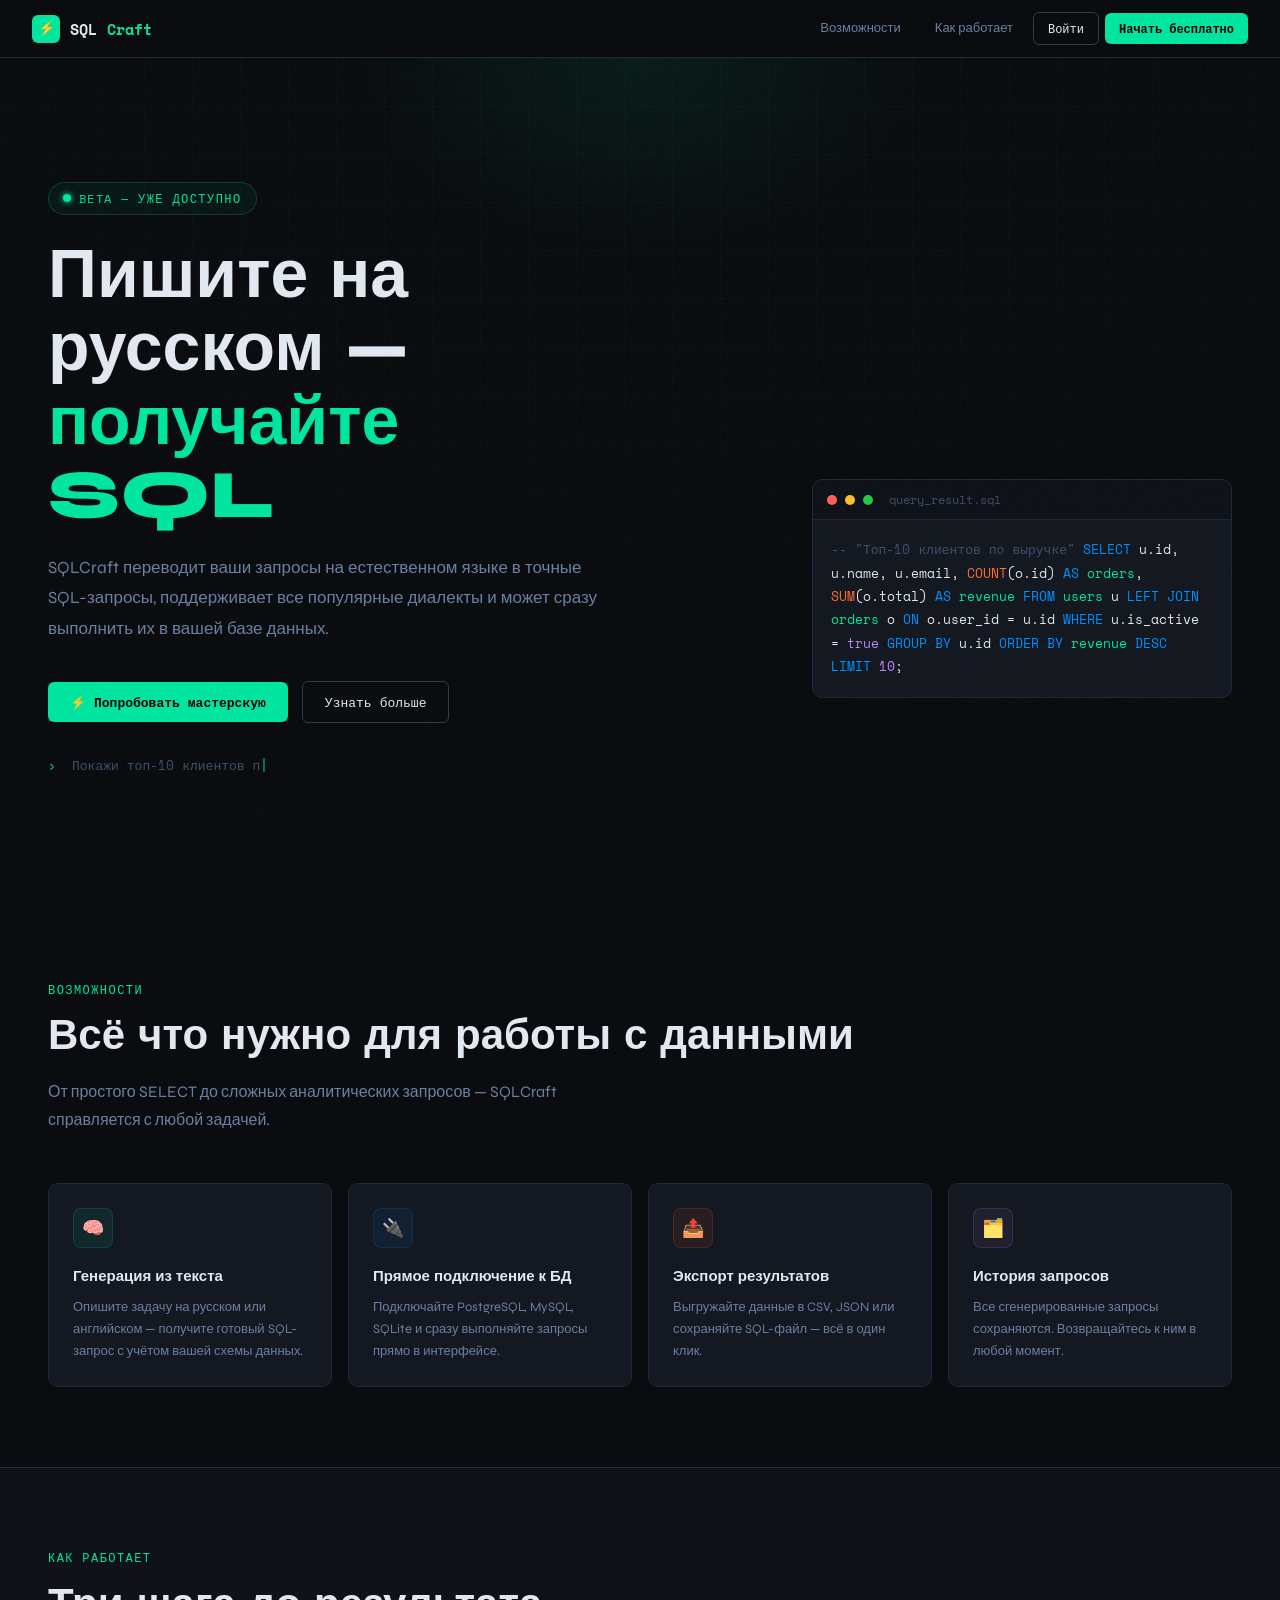
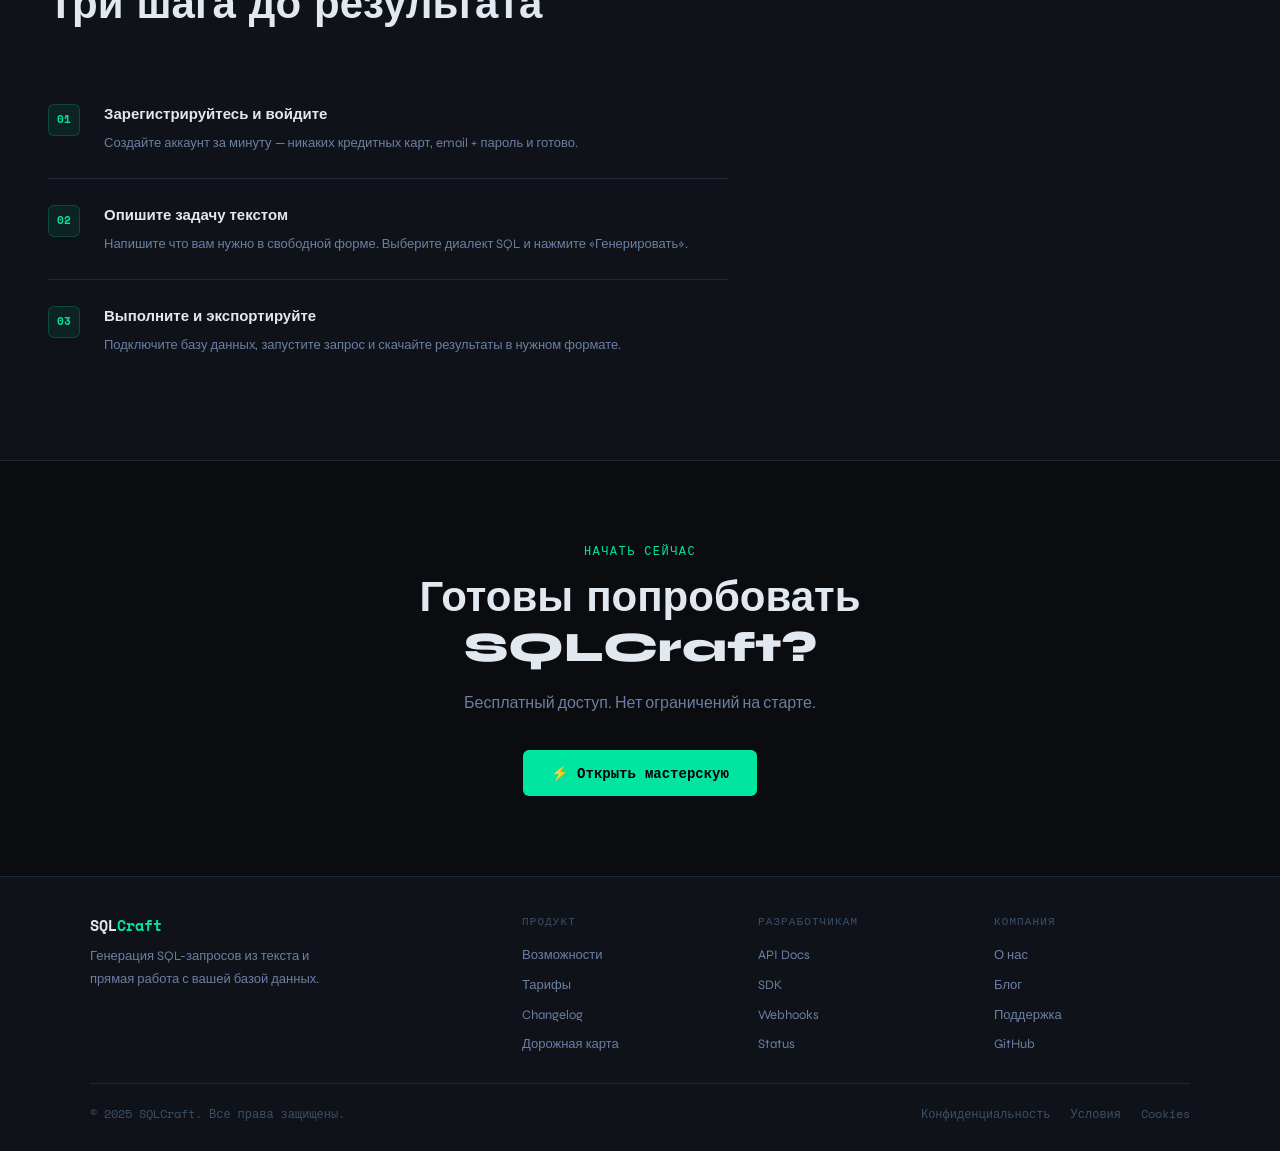
==== frontend/index.html @ 438592cf "feat: add base frontend" ====
<!DOCTYPE html>
<html lang="ru">
<head>
  <meta charset="UTF-8" />
  <meta name="viewport" content="width=device-width, initial-scale=1.0" />
  <title>SQLCraft — SQL из текста</title>
  <link rel="stylesheet" href="css/style.css" />
</head>
<body id="index-page">

<!-- ── NAVBAR ─────────────────────────────────────────── -->
<nav class="navbar">
  <a class="navbar-logo" href="index.html">
    <div class="navbar-logo-icon">⚡</div>
    SQL<span>Craft</span>
  </a>
  <div class="navbar-links">
    <a class="navbar-link" href="#features">Возможности</a>
    <a class="navbar-link" href="#how-it-works">Как работает</a>
    <a class="btn btn-secondary btn-sm" href="auth.html">Войти</a>
    <a class="btn btn-primary btn-sm" href="auth.html">Начать бесплатно</a>
  </div>
</nav>

<main class="page-content">

  <!-- ── HERO ──────────────────────────────────────────── -->
  <section class="hero">
    <div class="hero-grid"></div>
    <div class="hero-glow"></div>

    <div class="hero-content">
      <div class="hero-eyebrow fade-up">
        <span class="status-dot online"></span>
        Beta — уже доступно
      </div>
      <h1 class="hero-title fade-up fade-up-1">
        Пишите на русском —<br>
        <span class="line2">получайте SQL</span>
      </h1>
      <p class="hero-desc fade-up fade-up-2">
        SQLCraft переводит ваши запросы на естественном языке в точные SQL-запросы,
        поддерживает все популярные диалекты и может сразу выполнить их
        в вашей базе данных.
      </p>
      <div class="hero-actions fade-up fade-up-3">
        <a class="btn btn-primary" href="auth.html" data-goto="auth.html">
          ⚡ Попробовать мастерскую
        </a>
        <a class="btn btn-secondary" href="#how-it-works">
          Узнать больше
        </a>
      </div>

      <!-- typing hint -->
      <div style="margin-top: 32px; font-family: var(--font-mono); font-size: 13px; color: var(--text-dim);" class="fade-up fade-up-4">
        <span style="color: var(--accent)">›</span>&nbsp;
        <span id="hero-typing"></span><span class="cursor" id="hero-cursor">|</span>
      </div>
    </div>

    <!-- SQL preview card -->
    <div class="hero-sql-preview fade-up fade-up-5" style="display:none;"><!-- shown on wide screens via css --></div>
  </section>

  <!-- Floating SQL card for wider screens -->
  <style>
    @media (min-width: 1100px) {
      .hero-content { max-width: 560px; }
      .hero-sql-preview { display: block !important; }
    }
  </style>
  <!-- This card is rendered absolutely inside .hero -->
  <script>
    document.addEventListener('DOMContentLoaded', () => {
      const preview = document.querySelector('.hero-sql-preview');
      if (!preview) return;
      preview.innerHTML = `
        <div class="sql-preview-bar">
          <span class="dot-red"></span>
          <span class="dot-yellow"></span>
          <span class="dot-green"></span>
          <span class="sql-preview-filename">query_result.sql</span>
        </div>
        <div class="sql-preview-body">
<span class="sql-cmt">-- "Топ-10 клиентов по выручке"</span>
<span class="sql-kw">SELECT</span>
  u.id, u.name, u.email,
  <span class="sql-fn">COUNT</span>(o.id)  <span class="sql-kw">AS</span> <span class="sql-tbl">orders</span>,
  <span class="sql-fn">SUM</span>(o.total) <span class="sql-kw">AS</span> <span class="sql-tbl">revenue</span>
<span class="sql-kw">FROM</span> <span class="sql-tbl">users</span> u
<span class="sql-kw">LEFT JOIN</span> <span class="sql-tbl">orders</span> o
  <span class="sql-kw">ON</span> o.user_id = u.id
<span class="sql-kw">WHERE</span> u.is_active = <span class="sql-num">true</span>
<span class="sql-kw">GROUP BY</span> u.id
<span class="sql-kw">ORDER BY</span> <span class="sql-tbl">revenue</span> <span class="sql-kw">DESC</span>
<span class="sql-kw">LIMIT</span> <span class="sql-num">10</span>;</div>`;
    });
  </script>

  <!-- ── FEATURES ───────────────────────────────────────── -->
  <section class="section" id="features">
    <div class="section-label">Возможности</div>
    <h2 class="section-title">Всё что нужно для работы с данными</h2>
    <p class="section-desc">От простого SELECT до сложных аналитических запросов — SQLCraft справляется с любой задачей.</p>

    <div class="features-grid">
      <div class="feature-card">
        <div class="feature-icon">🧠</div>
        <div class="feature-title">Генерация из текста</div>
        <div class="feature-desc">Опишите задачу на русском или английском — получите готовый SQL-запрос с учётом вашей схемы данных.</div>
      </div>
      <div class="feature-card">
        <div class="feature-icon">🔌</div>
        <div class="feature-title">Прямое подключение к БД</div>
        <div class="feature-desc">Подключайте PostgreSQL, MySQL, SQLite и сразу выполняйте запросы прямо в интерфейсе.</div>
      </div>
      <div class="feature-card">
        <div class="feature-icon">📤</div>
        <div class="feature-title">Экспорт результатов</div>
        <div class="feature-desc">Выгружайте данные в CSV, JSON или сохраняйте SQL-файл — всё в один клик.</div>
      </div>
      <div class="feature-card">
        <div class="feature-icon">🗂️</div>
        <div class="feature-title">История запросов</div>
        <div class="feature-desc">Все сгенерированные запросы сохраняются. Возвращайтесь к ним в любой момент.</div>
      </div>
    </div>
  </section>

  <!-- ── HOW IT WORKS ───────────────────────────────────── -->
  <section class="section" id="how-it-works" style="background: var(--bg-panel); border-top: 1px solid var(--border); border-bottom: 1px solid var(--border);">
    <div class="section-label">Как работает</div>
    <h2 class="section-title">Три шага до результата</h2>

    <div class="steps">
      <div class="step">
        <div class="step-num">01</div>
        <div>
          <div class="step-title">Зарегистрируйтесь и войдите</div>
          <div class="step-desc">Создайте аккаунт за минуту — никаких кредитных карт, email + пароль и готово.</div>
        </div>
      </div>
      <div class="step">
        <div class="step-num">02</div>
        <div>
          <div class="step-title">Опишите задачу текстом</div>
          <div class="step-desc">Напишите что вам нужно в свободной форме. Выберите диалект SQL и нажмите «Генерировать».</div>
        </div>
      </div>
      <div class="step">
        <div class="step-num">03</div>
        <div>
          <div class="step-title">Выполните и экспортируйте</div>
          <div class="step-desc">Подключите базу данных, запустите запрос и скачайте результаты в нужном формате.</div>
        </div>
      </div>
    </div>
  </section>

  <!-- ── CTA ───────────────────────────────────────────── -->
  <section class="section" style="text-align: center;">
    <div class="section-label" style="justify-content: center; display: flex;">Начать сейчас</div>
    <h2 class="section-title" style="max-width: 500px; margin: 0 auto 16px;">Готовы попробовать SQLCraft?</h2>
    <p class="section-desc" style="margin: 0 auto 32px; text-align: center;">Бесплатный доступ. Нет ограничений на старте.</p>
    <a class="btn btn-primary" href="auth.html" style="font-size: 14px; padding: 12px 28px;">⚡ Открыть мастерскую</a>
  </section>

</main>

<!-- ── FOOTER ─────────────────────────────────────────── -->
<footer class="footer">
  <div class="footer-inner">
    <div>
      <div class="footer-brand-name">SQL<span>Craft</span></div>
      <p class="footer-brand-desc">Генерация SQL-запросов из текста и прямая работа с вашей базой данных.</p>
    </div>
    <div>
      <div class="footer-col-title">Продукт</div>
      <div class="footer-col-links">
        <a href="#">Возможности</a>
        <a href="#">Тарифы</a>
        <a href="#">Changelog</a>
        <a href="#">Дорожная карта</a>
      </div>
    </div>
    <div>
      <div class="footer-col-title">Разработчикам</div>
      <div class="footer-col-links">
        <a href="#">API Docs</a>
        <a href="#">SDK</a>
        <a href="#">Webhooks</a>
        <a href="#">Status</a>
      </div>
    </div>
    <div>
      <div class="footer-col-title">Компания</div>
      <div class="footer-col-links">
        <a href="#">О нас</a>
        <a href="#">Блог</a>
        <a href="#">Поддержка</a>
        <a href="#">GitHub</a>
      </div>
    </div>
  </div>
  <div class="footer-bottom">
    <span>© 2025 SQLCraft. Все права защищены.</span>
    <div class="footer-bottom-links">
      <a href="#">Конфиденциальность</a>
      <a href="#">Условия</a>
      <a href="#">Cookies</a>
    </div>
  </div>
</footer>

<div id="toast-container"></div>
<script src="js/main.js"></script>
</body>
</html>
---- frontend/css/style.css ----
@import url('https://fonts.googleapis.com/css2?family=Space+Mono:ital,wght@0,400;0,700;1,400&family=Syne:wght@400;600;700;800&display=swap');

/* ── VARIABLES ─────────────────────────────────────────────── */
:root {
  --bg:        #0a0c0f;
  --bg-panel:  #0f1218;
  --bg-card:   #141820;
  --bg-hover:  #1a2030;
  --border:    #1e2a3a;
  --border-hi: #2a3d55;
  --accent:    #00e5a0;
  --accent-2:  #0091ff;
  --accent-3:  #ff6b35;
  --text:      #e2e8f0;
  --text-muted:#6b7fa3;
  --text-dim:  #3d4f6a;
  --font-mono: 'Space Mono', monospace;
  --font-ui:   'Syne', sans-serif;
  --radius:    6px;
  --transition: 0.18s cubic-bezier(0.4, 0, 0.2, 1);
}

/* ── RESET ──────────────────────────────────────────────────── */
*, *::before, *::after { box-sizing: border-box; margin: 0; padding: 0; }
html { scroll-behavior: smooth; }
body {
  font-family: var(--font-ui);
  background: var(--bg);
  color: var(--text);
  line-height: 1.6;
  min-height: 100vh;
  display: flex;
  flex-direction: column;
  overflow-x: hidden;
}
a { color: inherit; text-decoration: none; }
img { max-width: 100%; }

/* ── NOISE OVERLAY ──────────────────────────────────────────── */
body::before {
  content: '';
  position: fixed; inset: 0;
  background-image: url("data:image/svg+xml,%3Csvg viewBox='0 0 256 256' xmlns='http://www.w3.org/2000/svg'%3E%3Cfilter id='n'%3E%3CfeTurbulence type='fractalNoise' baseFrequency='0.9' numOctaves='4' stitchTiles='stitch'/%3E%3C/filter%3E%3Crect width='100%25' height='100%25' filter='url(%23n)' opacity='0.03'/%3E%3C/svg%3E");
  pointer-events: none; z-index: 1000; opacity: 0.4;
}

/* ── SCROLLBAR ──────────────────────────────────────────────── */
::-webkit-scrollbar { width: 6px; }
::-webkit-scrollbar-track { background: var(--bg); }
::-webkit-scrollbar-thumb { background: var(--border-hi); border-radius: 3px; }
::-webkit-scrollbar-thumb:hover { background: var(--accent); }

/* ── TYPOGRAPHY ─────────────────────────────────────────────── */
h1, h2, h3, h4 { font-family: var(--font-ui); font-weight: 700; line-height: 1.2; }
.mono { font-family: var(--font-mono); }
.muted { color: var(--text-muted); }
.accent { color: var(--accent); }

/* ── BUTTONS ────────────────────────────────────────────────── */
.btn {
  display: inline-flex; align-items: center; gap: 8px;
  padding: 10px 22px;
  border-radius: var(--radius);
  font-family: var(--font-mono); font-size: 13px;
  cursor: pointer; border: none; transition: var(--transition);
  position: relative; overflow: hidden;
}
.btn::after {
  content: ''; position: absolute; inset: 0;
  background: white; opacity: 0; transition: opacity 0.15s;
}
.btn:hover::after { opacity: 0.05; }
.btn-primary {
  background: var(--accent); color: #000; font-weight: 700;
}
.btn-primary:hover { transform: translateY(-1px); box-shadow: 0 8px 24px rgba(0,229,160,0.25); }
.btn-secondary {
  background: transparent; color: var(--text);
  border: 1px solid var(--border-hi);
}
.btn-secondary:hover { border-color: var(--accent); color: var(--accent); }
.btn-ghost {
  background: transparent; color: var(--text-muted); padding: 8px 12px;
}
.btn-ghost:hover { color: var(--text); }
.btn-danger {
  background: transparent; color: #ff6b6b;
  border: 1px solid rgba(255,107,107,0.3);
}
.btn-danger:hover { background: rgba(255,107,107,0.1); border-color: #ff6b6b; }
.btn-sm { padding: 6px 14px; font-size: 12px; }
.btn-icon { padding: 8px; border-radius: var(--radius); background: var(--bg-card); border: 1px solid var(--border); color: var(--text-muted); cursor: pointer; transition: var(--transition); display: inline-flex; align-items: center; justify-content: center; }
.btn-icon:hover { border-color: var(--accent); color: var(--accent); }

/* ── INPUTS ─────────────────────────────────────────────────── */
.input, .textarea, .select {
  width: 100%;
  background: var(--bg-card);
  border: 1px solid var(--border);
  color: var(--text);
  border-radius: var(--radius);
  font-family: var(--font-mono); font-size: 13px;
  padding: 10px 14px;
  transition: var(--transition);
  outline: none;
}
.input:focus, .textarea:focus, .select:focus {
  border-color: var(--accent);
  box-shadow: 0 0 0 3px rgba(0,229,160,0.08);
}
.textarea { resize: vertical; min-height: 100px; line-height: 1.6; }
.select { cursor: pointer; appearance: none;
  background-image: url("data:image/svg+xml,%3Csvg xmlns='http://www.w3.org/2000/svg' width='12' height='12' viewBox='0 0 24 24' fill='none' stroke='%236b7fa3' stroke-width='2'%3E%3Cpath d='M6 9l6 6 6-6'/%3E%3C/svg%3E");
  background-repeat: no-repeat; background-position: right 12px center;
  padding-right: 36px;
}
.input-group { display: flex; flex-direction: column; gap: 6px; }
.input-label { font-size: 12px; font-family: var(--font-mono); color: var(--text-muted); text-transform: uppercase; letter-spacing: 0.08em; }
.input-hint { font-size: 11px; color: var(--text-dim); font-family: var(--font-mono); }

/* ── CARDS ──────────────────────────────────────────────────── */
.card {
  background: var(--bg-card);
  border: 1px solid var(--border);
  border-radius: 8px;
  padding: 20px;
}
.card-header { display: flex; align-items: center; justify-content: space-between; margin-bottom: 16px; }
.card-title { font-size: 13px; font-family: var(--font-mono); color: var(--text-muted); text-transform: uppercase; letter-spacing: 0.1em; display: flex; align-items: center; gap: 8px; }
.card-title .dot { width: 6px; height: 6px; border-radius: 50%; background: var(--accent); display: inline-block; }

/* ── BADGE ──────────────────────────────────────────────────── */
.badge {
  display: inline-flex; align-items: center; gap: 5px;
  padding: 3px 10px; border-radius: 20px;
  font-size: 11px; font-family: var(--font-mono); font-weight: 700;
  letter-spacing: 0.05em;
}
.badge-green { background: rgba(0,229,160,0.1); color: var(--accent); border: 1px solid rgba(0,229,160,0.2); }
.badge-blue  { background: rgba(0,145,255,0.1); color: var(--accent-2); border: 1px solid rgba(0,145,255,0.2); }
.badge-orange{ background: rgba(255,107,53,0.1); color: var(--accent-3); border: 1px solid rgba(255,107,53,0.2); }

/* ── NAVBAR ─────────────────────────────────────────────────── */
.navbar {
  position: sticky; top: 0; z-index: 100;
  display: flex; align-items: center; justify-content: space-between;
  padding: 0 32px; height: 58px;
  background: rgba(10,12,15,0.92);
  border-bottom: 1px solid var(--border);
  backdrop-filter: blur(12px);
}
.navbar-logo {
  display: flex; align-items: center; gap: 10px;
  font-family: var(--font-mono); font-size: 15px; font-weight: 700;
  color: var(--text);
}
.navbar-logo-icon {
  width: 28px; height: 28px; border-radius: 6px;
  background: var(--accent); display: flex; align-items: center; justify-content: center;
  color: #000; font-size: 14px;
}
.navbar-logo span { color: var(--accent); }
.navbar-links { display: flex; align-items: center; gap: 6px; }
.navbar-link {
  padding: 6px 14px; border-radius: var(--radius);
  font-size: 13px; color: var(--text-muted);
  transition: var(--transition); cursor: pointer;
}
.navbar-link:hover { color: var(--text); background: var(--bg-hover); }
.navbar-link.active { color: var(--accent); }

/* ── FOOTER ─────────────────────────────────────────────────── */
.footer {
  margin-top: auto;
  border-top: 1px solid var(--border);
  padding: 36px 48px 28px;
  background: var(--bg-panel);
}
.footer-inner {
  max-width: 1100px; margin: 0 auto;
  display: grid; grid-template-columns: 2fr 1fr 1fr 1fr; gap: 40px;
}
.footer-brand-name { font-family: var(--font-mono); font-size: 15px; font-weight: 700; margin-bottom: 8px; }
.footer-brand-name span { color: var(--accent); }
.footer-brand-desc { font-size: 13px; color: var(--text-muted); line-height: 1.7; max-width: 260px; }
.footer-col-title { font-size: 11px; font-family: var(--font-mono); text-transform: uppercase; letter-spacing: 0.1em; color: var(--text-dim); margin-bottom: 14px; }
.footer-col-links { display: flex; flex-direction: column; gap: 9px; }
.footer-col-links a { font-size: 13px; color: var(--text-muted); transition: var(--transition); }
.footer-col-links a:hover { color: var(--accent); }
.footer-bottom {
  max-width: 1100px; margin: 28px auto 0;
  padding-top: 20px; border-top: 1px solid var(--border);
  display: flex; align-items: center; justify-content: space-between;
  font-size: 12px; color: var(--text-dim); font-family: var(--font-mono);
}
.footer-bottom-links { display: flex; gap: 20px; }
.footer-bottom-links a { color: var(--text-dim); transition: var(--transition); }
.footer-bottom-links a:hover { color: var(--text-muted); }

/* ── TOGGLE ─────────────────────────────────────────────────── */
.toggle-row { display: flex; align-items: center; justify-content: space-between; gap: 12px; }
.toggle-label { font-size: 13px; color: var(--text); }
.toggle-desc { font-size: 12px; color: var(--text-muted); font-family: var(--font-mono); }
.toggle {
  position: relative; width: 40px; height: 22px; flex-shrink: 0;
}
.toggle input { opacity: 0; width: 0; height: 0; }
.toggle-slider {
  position: absolute; inset: 0; cursor: pointer;
  background: var(--border-hi); border-radius: 22px;
  transition: var(--transition);
}
.toggle-slider::before {
  content: ''; position: absolute;
  width: 16px; height: 16px; left: 3px; bottom: 3px;
  background: var(--text-muted); border-radius: 50%;
  transition: var(--transition);
}
.toggle input:checked + .toggle-slider { background: var(--accent); }
.toggle input:checked + .toggle-slider::before { transform: translateX(18px); background: #000; }

/* ── STATUS DOT ─────────────────────────────────────────────── */
.status-dot { width: 8px; height: 8px; border-radius: 50%; display: inline-block; flex-shrink: 0; }
.status-dot.online { background: var(--accent); box-shadow: 0 0 6px var(--accent); }
.status-dot.offline { background: var(--text-dim); }
.status-dot.error { background: #ff6b6b; box-shadow: 0 0 6px #ff6b6b; }

/* ── DIVIDER ────────────────────────────────────────────────── */
.divider { border: none; border-top: 1px solid var(--border); margin: 20px 0; }
.divider-text { display: flex; align-items: center; gap: 12px; color: var(--text-dim); font-size: 12px; font-family: var(--font-mono); }
.divider-text::before, .divider-text::after { content: ''; flex: 1; height: 1px; background: var(--border); }

/* ── PAGE LAYOUT ────────────────────────────────────────────── */
.page-content { flex: 1; }

/* ── ANIMATIONS ─────────────────────────────────────────────── */
@keyframes fadeUp { from { opacity: 0; transform: translateY(16px); } to { opacity: 1; transform: translateY(0); } }
@keyframes blink  { 0%, 100% { opacity: 1; } 50% { opacity: 0; } }
@keyframes pulse  { 0%, 100% { opacity: 1; } 50% { opacity: 0.5; } }
@keyframes slideIn { from { opacity: 0; transform: translateX(-8px); } to { opacity: 1; transform: translateX(0); } }
@keyframes spin { to { transform: rotate(360deg); } }

.fade-up { animation: fadeUp 0.5s ease both; }
.fade-up-1 { animation-delay: 0.05s; }
.fade-up-2 { animation-delay: 0.12s; }
.fade-up-3 { animation-delay: 0.20s; }
.fade-up-4 { animation-delay: 0.30s; }
.fade-up-5 { animation-delay: 0.40s; }
.fade-up-6 { animation-delay: 0.50s; }

/* ── CURSOR BLINK ───────────────────────────────────────────── */
.cursor { animation: blink 1s step-end infinite; color: var(--accent); }

/* ── TOAST ──────────────────────────────────────────────────── */
#toast-container {
  position: fixed; bottom: 24px; right: 24px;
  display: flex; flex-direction: column; gap: 8px; z-index: 9999;
}
.toast {
  background: var(--bg-card); border: 1px solid var(--border-hi);
  border-radius: var(--radius); padding: 12px 16px;
  font-size: 13px; font-family: var(--font-mono);
  display: flex; align-items: center; gap: 10px;
  animation: slideIn 0.2s ease both;
  min-width: 240px; max-width: 360px;
  box-shadow: 0 8px 32px rgba(0,0,0,0.5);
}
.toast.success { border-left: 3px solid var(--accent); }
.toast.error   { border-left: 3px solid #ff6b6b; }
.toast.info    { border-left: 3px solid var(--accent-2); }

/* ── MODAL ──────────────────────────────────────────────────── */
.modal-overlay {
  position: fixed; inset: 0; z-index: 500;
  background: rgba(0,0,0,0.7); backdrop-filter: blur(4px);
  display: flex; align-items: center; justify-content: center;
  opacity: 0; pointer-events: none; transition: opacity 0.2s;
}
.modal-overlay.open { opacity: 1; pointer-events: all; }
.modal {
  background: var(--bg-panel); border: 1px solid var(--border-hi);
  border-radius: 10px; padding: 28px; width: 100%; max-width: 480px;
  transform: translateY(12px); transition: transform 0.2s;
}
.modal-overlay.open .modal { transform: translateY(0); }
.modal-header { display: flex; align-items: center; justify-content: space-between; margin-bottom: 20px; }
.modal-title { font-size: 16px; font-weight: 700; }
.modal-close { background: none; border: none; color: var(--text-muted); cursor: pointer; font-size: 18px; padding: 4px; line-height: 1; transition: color 0.15s; }
.modal-close:hover { color: var(--text); }

/* ── RESPONSIVE ─────────────────────────────────────────────── */
@media (max-width: 768px) {
  .footer-inner { grid-template-columns: 1fr 1fr; }
  .navbar { padding: 0 16px; }
  .navbar-links .btn-secondary { display: none; }
}
@media (max-width: 500px) {
  .footer-inner { grid-template-columns: 1fr; }
}

/* ────────────────────────────────────────────────────────────── */
/* INDEX PAGE STYLES                                             */
/* ────────────────────────────────────────────────────────────── */
.hero {
  min-height: calc(100vh - 58px);
  display: flex; flex-direction: column; justify-content: center;
  position: relative; overflow: hidden;
  padding: 80px 48px;
}
.hero-grid {
  position: absolute; inset: 0;
  background-image:
    linear-gradient(rgba(0,229,160,0.03) 1px, transparent 1px),
    linear-gradient(90deg, rgba(0,229,160,0.03) 1px, transparent 1px);
  background-size: 48px 48px;
  mask-image: radial-gradient(ellipse 80% 80% at 50% 0%, black 40%, transparent 100%);
}
.hero-glow {
  position: absolute; top: -200px; left: 50%; transform: translateX(-50%);
  width: 600px; height: 400px;
  background: radial-gradient(ellipse, rgba(0,229,160,0.08) 0%, transparent 70%);
  pointer-events: none;
}
.hero-content { max-width: 740px; position: relative; z-index: 1; }
.hero-eyebrow {
  display: inline-flex; align-items: center; gap: 8px;
  font-family: var(--font-mono); font-size: 12px; color: var(--accent);
  text-transform: uppercase; letter-spacing: 0.12em; margin-bottom: 24px;
  border: 1px solid rgba(0,229,160,0.2); padding: 6px 14px; border-radius: 20px;
  background: rgba(0,229,160,0.05);
}
.hero-title { font-size: clamp(36px, 6vw, 68px); font-weight: 800; line-height: 1.08; margin-bottom: 20px; }
.hero-title .line2 { color: var(--accent); }
.hero-desc { font-size: 17px; color: var(--text-muted); line-height: 1.8; margin-bottom: 36px; max-width: 580px; }
.hero-actions { display: flex; align-items: center; gap: 14px; flex-wrap: wrap; }
.hero-sql-preview {
  position: absolute; right: 48px; top: 50%; transform: translateY(-50%);
  width: min(420px, 40vw); background: var(--bg-card);
  border: 1px solid var(--border); border-radius: 10px;
  overflow: hidden; font-family: var(--font-mono); font-size: 13px;
}
.sql-preview-bar {
  background: var(--bg-panel); border-bottom: 1px solid var(--border);
  padding: 10px 14px; display: flex; align-items: center; gap: 8px;
}
.sql-preview-bar .dot-red   { width: 10px; height: 10px; border-radius: 50%; background: #ff5f57; }
.sql-preview-bar .dot-yellow{ width: 10px; height: 10px; border-radius: 50%; background: #febc2e; }
.sql-preview-bar .dot-green { width: 10px; height: 10px; border-radius: 50%; background: #28c840; }
.sql-preview-filename { margin-left: 8px; color: var(--text-dim); font-size: 12px; }
.sql-preview-body { padding: 18px; line-height: 1.8; }
.sql-kw  { color: var(--accent-2); }
.sql-str { color: #ffd700; }
.sql-fn  { color: var(--accent-3); }
.sql-cmt { color: var(--text-dim); }
.sql-tbl { color: var(--accent); }
.sql-num { color: #c084fc; }

/* FEATURES SECTION */
.section { padding: 80px 48px; }
.section-label {
  font-family: var(--font-mono); font-size: 12px; color: var(--accent);
  text-transform: uppercase; letter-spacing: 0.12em; margin-bottom: 12px;
}
.section-title { font-size: clamp(28px, 4vw, 42px); font-weight: 800; margin-bottom: 16px; }
.section-desc { font-size: 16px; color: var(--text-muted); max-width: 560px; line-height: 1.8; }
.features-grid { display: grid; grid-template-columns: repeat(auto-fit, minmax(260px, 1fr)); gap: 16px; margin-top: 48px; }
.feature-card {
  background: var(--bg-card); border: 1px solid var(--border);
  border-radius: 10px; padding: 24px;
  transition: var(--transition);
}
.feature-card:hover { border-color: var(--border-hi); transform: translateY(-2px); box-shadow: 0 12px 40px rgba(0,0,0,0.3); }
.feature-icon {
  width: 40px; height: 40px; border-radius: 8px; margin-bottom: 16px;
  display: flex; align-items: center; justify-content: center; font-size: 18px;
  background: rgba(0,229,160,0.08); border: 1px solid rgba(0,229,160,0.15);
}
.feature-card:nth-child(2) .feature-icon { background: rgba(0,145,255,0.08); border-color: rgba(0,145,255,0.15); }
.feature-card:nth-child(3) .feature-icon { background: rgba(255,107,53,0.08); border-color: rgba(255,107,53,0.15); }
.feature-card:nth-child(4) .feature-icon { background: rgba(192,132,252,0.08); border-color: rgba(192,132,252,0.15); }
.feature-title { font-size: 15px; font-weight: 700; margin-bottom: 8px; }
.feature-desc { font-size: 13px; color: var(--text-muted); line-height: 1.7; }

/* HOW IT WORKS */
.steps { display: flex; flex-direction: column; gap: 0; margin-top: 48px; max-width: 680px; }
.step { display: flex; gap: 24px; padding: 24px 0; border-bottom: 1px solid var(--border); }
.step:last-child { border-bottom: none; }
.step-num {
  font-family: var(--font-mono); font-size: 11px; color: var(--accent);
  background: rgba(0,229,160,0.08); border: 1px solid rgba(0,229,160,0.2);
  width: 32px; height: 32px; border-radius: 6px; flex-shrink: 0;
  display: flex; align-items: center; justify-content: center; font-weight: 700;
  margin-top: 2px;
}
.step-title { font-size: 15px; font-weight: 700; margin-bottom: 6px; }
.step-desc { font-size: 13px; color: var(--text-muted); line-height: 1.7; }

/* ────────────────────────────────────────────────────────────── */
/* AUTH PAGE STYLES                                              */
/* ────────────────────────────────────────────────────────────── */
.auth-layout {
  min-height: calc(100vh - 58px);
  display: flex; align-items: center; justify-content: center;
  padding: 40px 24px; position: relative; overflow: hidden;
}
.auth-glow-left  { position: absolute; left: -200px; top: 50%; transform: translateY(-50%); width: 400px; height: 400px; background: radial-gradient(circle, rgba(0,229,160,0.06), transparent 70%); pointer-events: none; }
.auth-glow-right { position: absolute; right: -200px; bottom: 0; width: 400px; height: 400px; background: radial-gradient(circle, rgba(0,145,255,0.05), transparent 70%); pointer-events: none; }
.auth-box {
  width: 100%; max-width: 420px; position: relative; z-index: 1;
}
.auth-logo { text-align: center; margin-bottom: 32px; }
.auth-logo-mark {
  width: 48px; height: 48px; border-radius: 12px; background: var(--accent);
  display: flex; align-items: center; justify-content: center;
  font-size: 22px; margin: 0 auto 12px; color: #000;
}
.auth-logo-text { font-family: var(--font-mono); font-size: 16px; font-weight: 700; }
.auth-logo-text span { color: var(--accent); }
.auth-card {
  background: var(--bg-panel); border: 1px solid var(--border);
  border-radius: 12px; padding: 32px;
}
.auth-tabs { display: flex; gap: 4px; margin-bottom: 28px; background: var(--bg-card); border-radius: var(--radius); padding: 4px; }
.auth-tab {
  flex: 1; padding: 8px; text-align: center; cursor: pointer;
  border-radius: 4px; font-size: 13px; font-family: var(--font-mono);
  color: var(--text-muted); transition: var(--transition);
}
.auth-tab.active { background: var(--bg-hover); color: var(--text); }
.auth-form { display: flex; flex-direction: column; gap: 16px; }
.auth-form-panel { display: none; }
.auth-form-panel.active { display: flex; flex-direction: column; gap: 16px; }
.auth-subtitle { font-size: 13px; color: var(--text-muted); text-align: center; margin-bottom: 4px; }
.auth-footer-note { text-align: center; margin-top: 20px; font-size: 12px; color: var(--text-dim); font-family: var(--font-mono); }
.auth-footer-note a { color: var(--text-muted); transition: color 0.15s; }
.auth-footer-note a:hover { color: var(--accent); }

/* ────────────────────────────────────────────────────────────── */
/* WORKSHOP PAGE STYLES                                          */
/* ────────────────────────────────────────────────────────────── */
.workshop-layout {
  display: grid;
  grid-template-columns: 280px 1fr;
  grid-template-rows: 1fr;
  height: calc(100vh - 58px);
  overflow: hidden;
}
.sidebar {
  background: var(--bg-panel); border-right: 1px solid var(--border);
  display: flex; flex-direction: column; overflow-y: auto;
}
.sidebar-section { padding: 16px; border-bottom: 1px solid var(--border); }
.sidebar-section-title { font-size: 11px; font-family: var(--font-mono); text-transform: uppercase; letter-spacing: 0.1em; color: var(--text-dim); margin-bottom: 12px; }
.db-connect-btn {
  width: 100%; display: flex; align-items: center; gap: 10px;
  padding: 10px 12px; border-radius: var(--radius);
  background: var(--bg-card); border: 1px dashed var(--border-hi);
  color: var(--text-muted); font-size: 12px; font-family: var(--font-mono);
  cursor: pointer; transition: var(--transition);
}
.db-connect-btn:hover { border-color: var(--accent); color: var(--accent); background: rgba(0,229,160,0.04); }
.db-status {
  display: flex; align-items: center; gap: 8px;
  padding: 8px 10px; border-radius: var(--radius);
  background: var(--bg-card); border: 1px solid var(--border);
  font-size: 12px; font-family: var(--font-mono); color: var(--text-muted);
}
.db-name { font-weight: 700; color: var(--text); }
.db-tables { margin-top: 8px; display: flex; flex-direction: column; gap: 2px; }
.db-table-item {
  display: flex; align-items: center; gap: 8px; padding: 6px 10px;
  border-radius: 4px; font-size: 12px; font-family: var(--font-mono);
  color: var(--text-muted); cursor: pointer; transition: var(--transition);
}
.db-table-item:hover { background: var(--bg-hover); color: var(--text); }
.db-table-item .table-icon { color: var(--accent-2); font-size: 11px; }
.db-table-item .row-count { margin-left: auto; color: var(--text-dim); font-size: 10px; }

.sidebar-history { flex: 1; padding: 16px; overflow-y: auto; }
.history-item {
  padding: 10px 12px; border-radius: var(--radius);
  cursor: pointer; transition: var(--transition); margin-bottom: 4px;
  border: 1px solid transparent;
}
.history-item:hover { background: var(--bg-hover); border-color: var(--border); }
.history-item.active { background: var(--bg-hover); border-color: var(--border-hi); }
.history-item-query { font-size: 12px; font-family: var(--font-mono); color: var(--text-muted); white-space: nowrap; overflow: hidden; text-overflow: ellipsis; }
.history-item-time { font-size: 10px; color: var(--text-dim); margin-top: 3px; }

.workshop-main {
  display: flex; flex-direction: column; overflow: hidden;
}
.workshop-header {
  padding: 12px 20px; border-bottom: 1px solid var(--border);
  display: flex; align-items: center; justify-content: space-between;
  flex-shrink: 0; background: var(--bg-panel);
}
.workshop-header-left { display: flex; align-items: center; gap: 12px; }
.workshop-header-title { font-size: 14px; font-weight: 700; }
.workshop-header-sub { font-size: 12px; font-family: var(--font-mono); color: var(--text-muted); }
.workshop-header-right { display: flex; align-items: center; gap: 8px; }

.workshop-body { flex: 1; overflow-y: auto; padding: 20px; display: flex; flex-direction: column; gap: 16px; }

/* Prompt area */
.prompt-area {
  background: var(--bg-card); border: 1px solid var(--border);
  border-radius: 10px; overflow: hidden; transition: border-color 0.2s;
}
.prompt-area:focus-within { border-color: var(--accent); }
.prompt-toolbar {
  padding: 8px 12px; border-bottom: 1px solid var(--border);
  display: flex; align-items: center; gap: 8px;
  background: var(--bg-panel);
}
.prompt-toolbar-label { font-size: 11px; font-family: var(--font-mono); color: var(--text-dim); text-transform: uppercase; letter-spacing: 0.08em; flex: 1; }
.prompt-textarea {
  width: 100%; min-height: 90px; max-height: 200px;
  background: transparent; border: none; outline: none;
  color: var(--text); font-family: var(--font-ui); font-size: 14px;
  padding: 14px 16px; resize: none; line-height: 1.6;
}
.prompt-footer {
  padding: 10px 14px; border-top: 1px solid var(--border);
  display: flex; align-items: center; justify-content: space-between;
  background: var(--bg-panel);
}
.prompt-footer-left { display: flex; align-items: center; gap: 8px; }
.prompt-hint { font-size: 12px; font-family: var(--font-mono); color: var(--text-dim); }

/* Dialect selector */
.dialect-wrap { position: relative; }
.dialect-btn {
  display: inline-flex; align-items: center; gap: 6px;
  padding: 5px 10px; border-radius: var(--radius);
  background: var(--bg-hover); border: 1px solid var(--border-hi);
  font-size: 12px; font-family: var(--font-mono); color: var(--text-muted);
  cursor: pointer; transition: var(--transition);
}
.dialect-btn:hover { border-color: var(--accent); color: var(--text); }
.dialect-btn .arrow { font-size: 9px; transition: transform 0.15s; }
.dialect-btn.open .arrow { transform: rotate(180deg); }
.dialect-dropdown {
  position: absolute; top: calc(100% + 6px); left: 0;
  background: var(--bg-panel); border: 1px solid var(--border-hi);
  border-radius: var(--radius); overflow: hidden; z-index: 50;
  min-width: 160px; box-shadow: 0 12px 32px rgba(0,0,0,0.5);
  opacity: 0; pointer-events: none; transform: translateY(-4px); transition: all 0.15s;
}
.dialect-dropdown.open { opacity: 1; pointer-events: all; transform: translateY(0); }
.dialect-option {
  padding: 9px 14px; font-size: 12px; font-family: var(--font-mono);
  color: var(--text-muted); cursor: pointer; transition: background 0.1s;
  display: flex; align-items: center; justify-content: space-between;
}
.dialect-option:hover { background: var(--bg-hover); color: var(--text); }
.dialect-option.active { color: var(--accent); }
.dialect-option .check { color: var(--accent); font-size: 10px; }

/* SQL output */
.sql-output-card {
  background: var(--bg-card); border: 1px solid var(--border);
  border-radius: 10px; overflow: hidden;
}
.sql-output-header {
  padding: 10px 14px; border-bottom: 1px solid var(--border);
  display: flex; align-items: center; gap: 10px;
  background: var(--bg-panel);
}
.sql-output-actions { margin-left: auto; display: flex; gap: 6px; }
.sql-output-body {
  padding: 16px; font-family: var(--font-mono); font-size: 13px;
  line-height: 1.8; overflow-x: auto; white-space: pre;
  color: var(--text); min-height: 80px;
}
.sql-placeholder { color: var(--text-dim); font-style: italic; white-space: normal; }

/* Execute toggle + results */
.execute-section { display: flex; flex-direction: column; gap: 12px; }
.execute-row {
  background: var(--bg-card); border: 1px solid var(--border);
  border-radius: 10px; padding: 14px 16px;
  display: flex; align-items: center; justify-content: space-between;
}
.execute-row-info { display: flex; flex-direction: column; gap: 2px; }
.execute-row-label { font-size: 14px; font-weight: 600; }
.execute-row-desc { font-size: 12px; font-family: var(--font-mono); color: var(--text-muted); }

.results-card {
  background: var(--bg-card); border: 1px solid var(--border);
  border-radius: 10px; overflow: hidden;
}
.results-header {
  padding: 10px 14px; border-bottom: 1px solid var(--border);
  display: flex; align-items: center; gap: 10px;
  background: var(--bg-panel);
}
.results-export-btns { margin-left: auto; display: flex; gap: 6px; }
.results-table-wrap { overflow-x: auto; }
.results-table {
  width: 100%; border-collapse: collapse;
  font-family: var(--font-mono); font-size: 12px;
}
.results-table th {
  padding: 9px 14px; text-align: left;
  background: var(--bg-panel); border-bottom: 1px solid var(--border);
  color: var(--text-muted); font-weight: 700;
  text-transform: uppercase; letter-spacing: 0.06em; font-size: 11px;
  white-space: nowrap;
}
.results-table td {
  padding: 9px 14px; border-bottom: 1px solid var(--border);
  color: var(--text); white-space: nowrap;
}
.results-table tr:last-child td { border-bottom: none; }
.results-table tr:hover td { background: var(--bg-hover); }
.results-table td.null-val { color: var(--text-dim); font-style: italic; }
.results-footer {
  padding: 10px 14px; border-top: 1px solid var(--border);
  font-size: 11px; font-family: var(--font-mono); color: var(--text-dim);
  display: flex; align-items: center; gap: 10px;
}
.results-time { margin-left: auto; }
.results-hidden { display: none; }
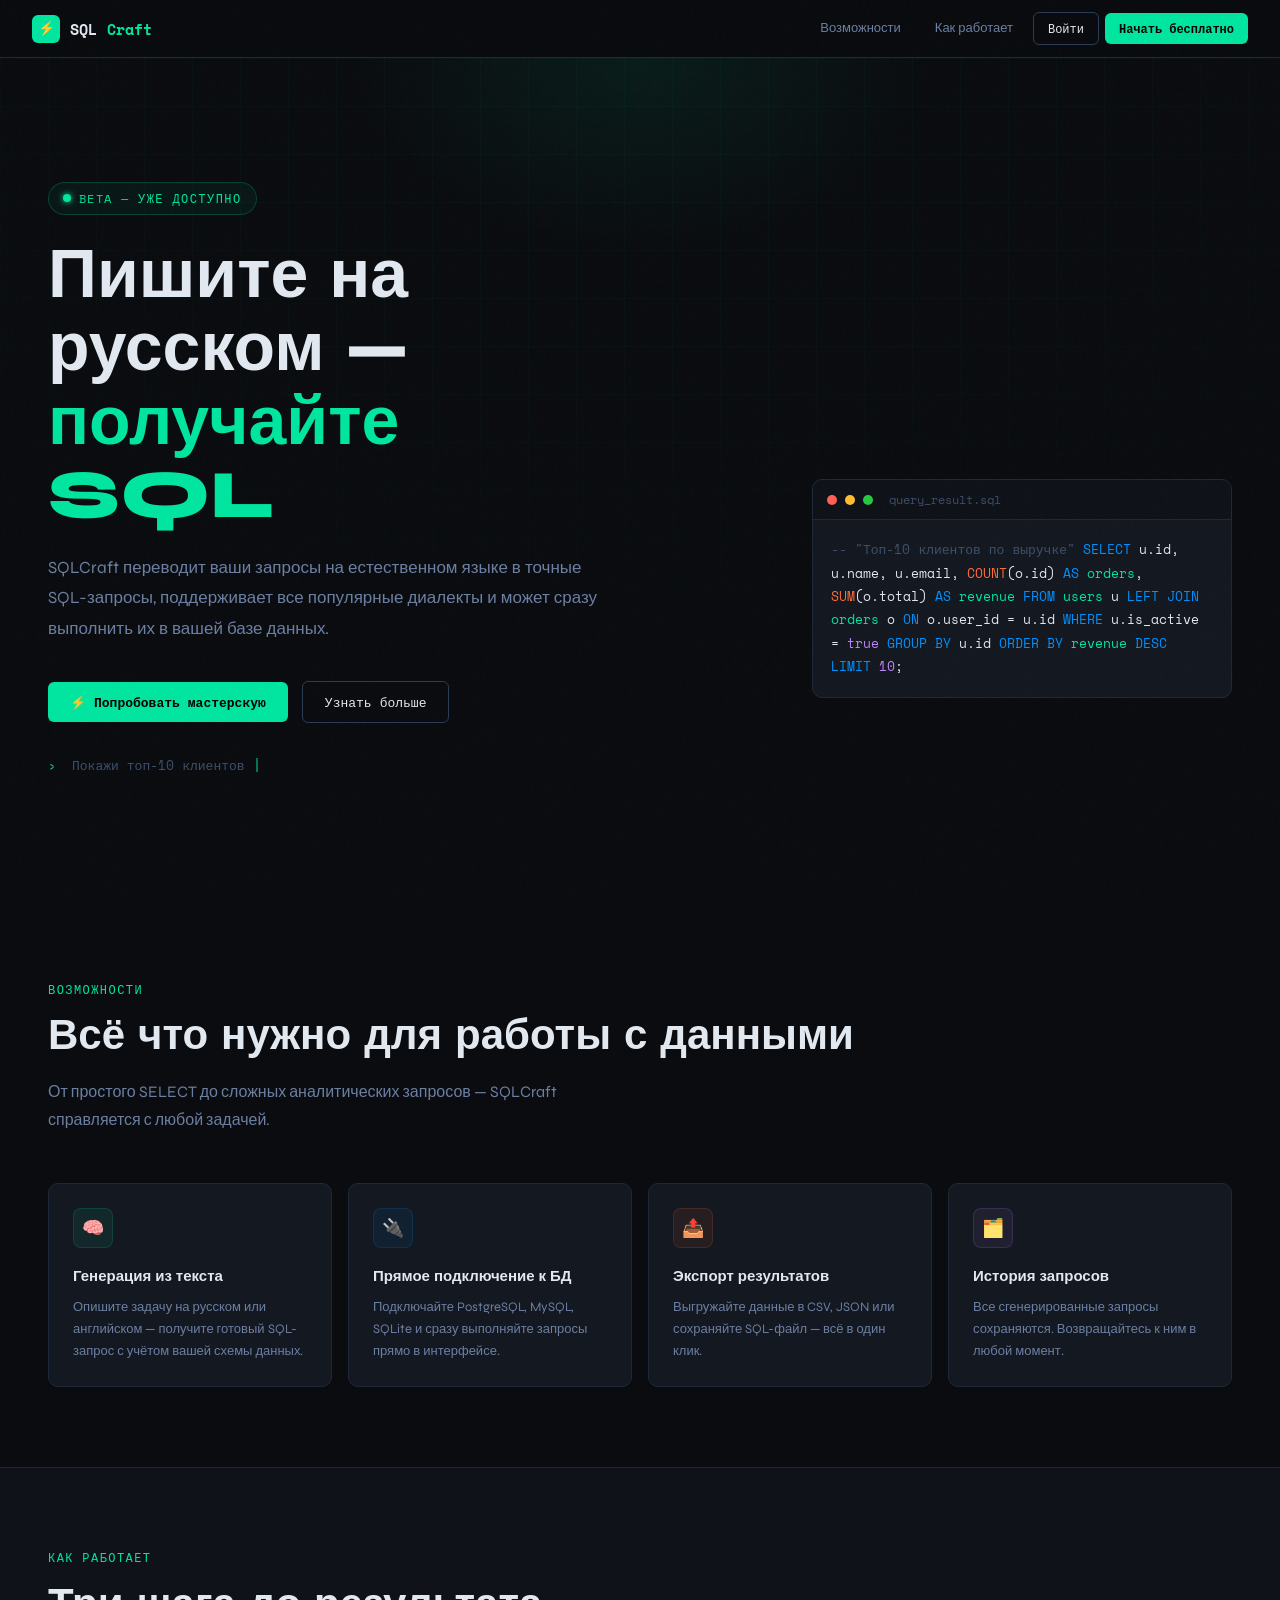
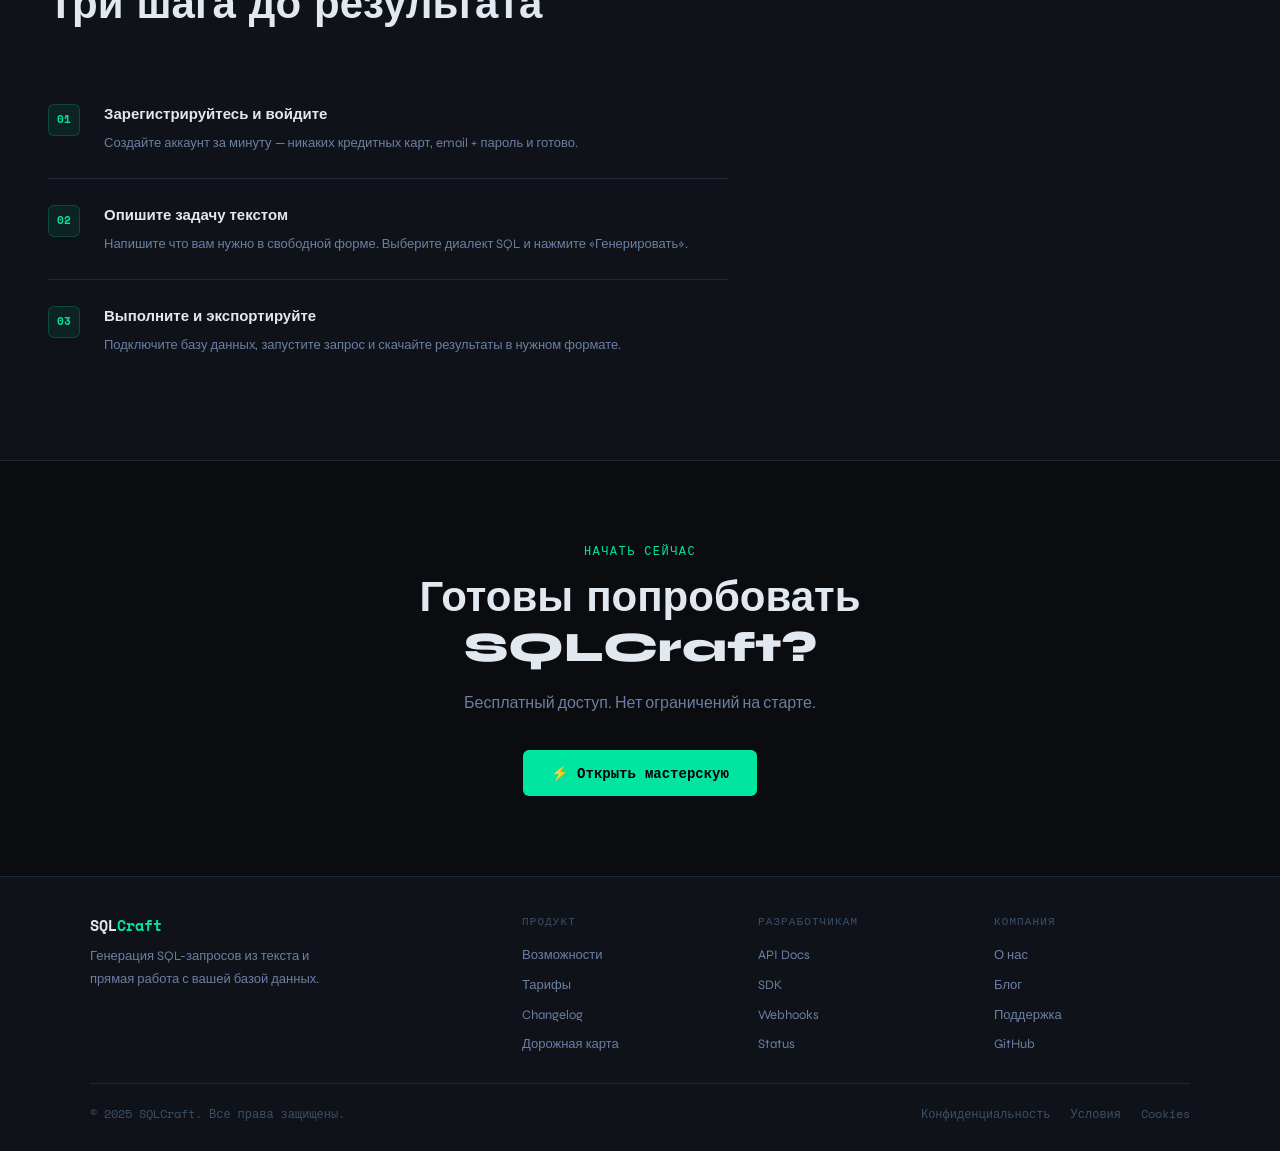
==== commit 8dec4c6a: "refactore: split the js logic into 2 files." ====
--- a/frontend/index.html
+++ b/frontend/index.html
@@ -214,6 +214,7 @@
 </footer>
 
 <div id="toast-container"></div>
-<script src="js/main.js"></script>
+<script src="js/core.js"></script>
+<script src="js/pages.js"></script>
 </body>
 </html>
--- a/frontend/css/style.css
+++ b/frontend/css/style.css
@@ -621,4 +621,23 @@
   display: flex; align-items: center; gap: 10px;
 }
 .results-time { margin-left: auto; }
-.results-hidden { display: none; }+.results-hidden { display: none; }
+
+
+.auth-alert {
+  display: none;
+  align-items: center;
+  gap: 8px;
+  padding: 10px 14px;
+  border-radius: 8px;
+  background: rgba(255, 80, 80, 0.08);
+  border: 1px solid rgba(255, 80, 80, 0.3);
+  color: #ff6b6b;
+  font-size: 13px;
+  font-family: var(--font-mono);
+  margin-bottom: 12px;
+}
+.auth-alert::before {
+  content: '⚠';
+  flex-shrink: 0;
+}
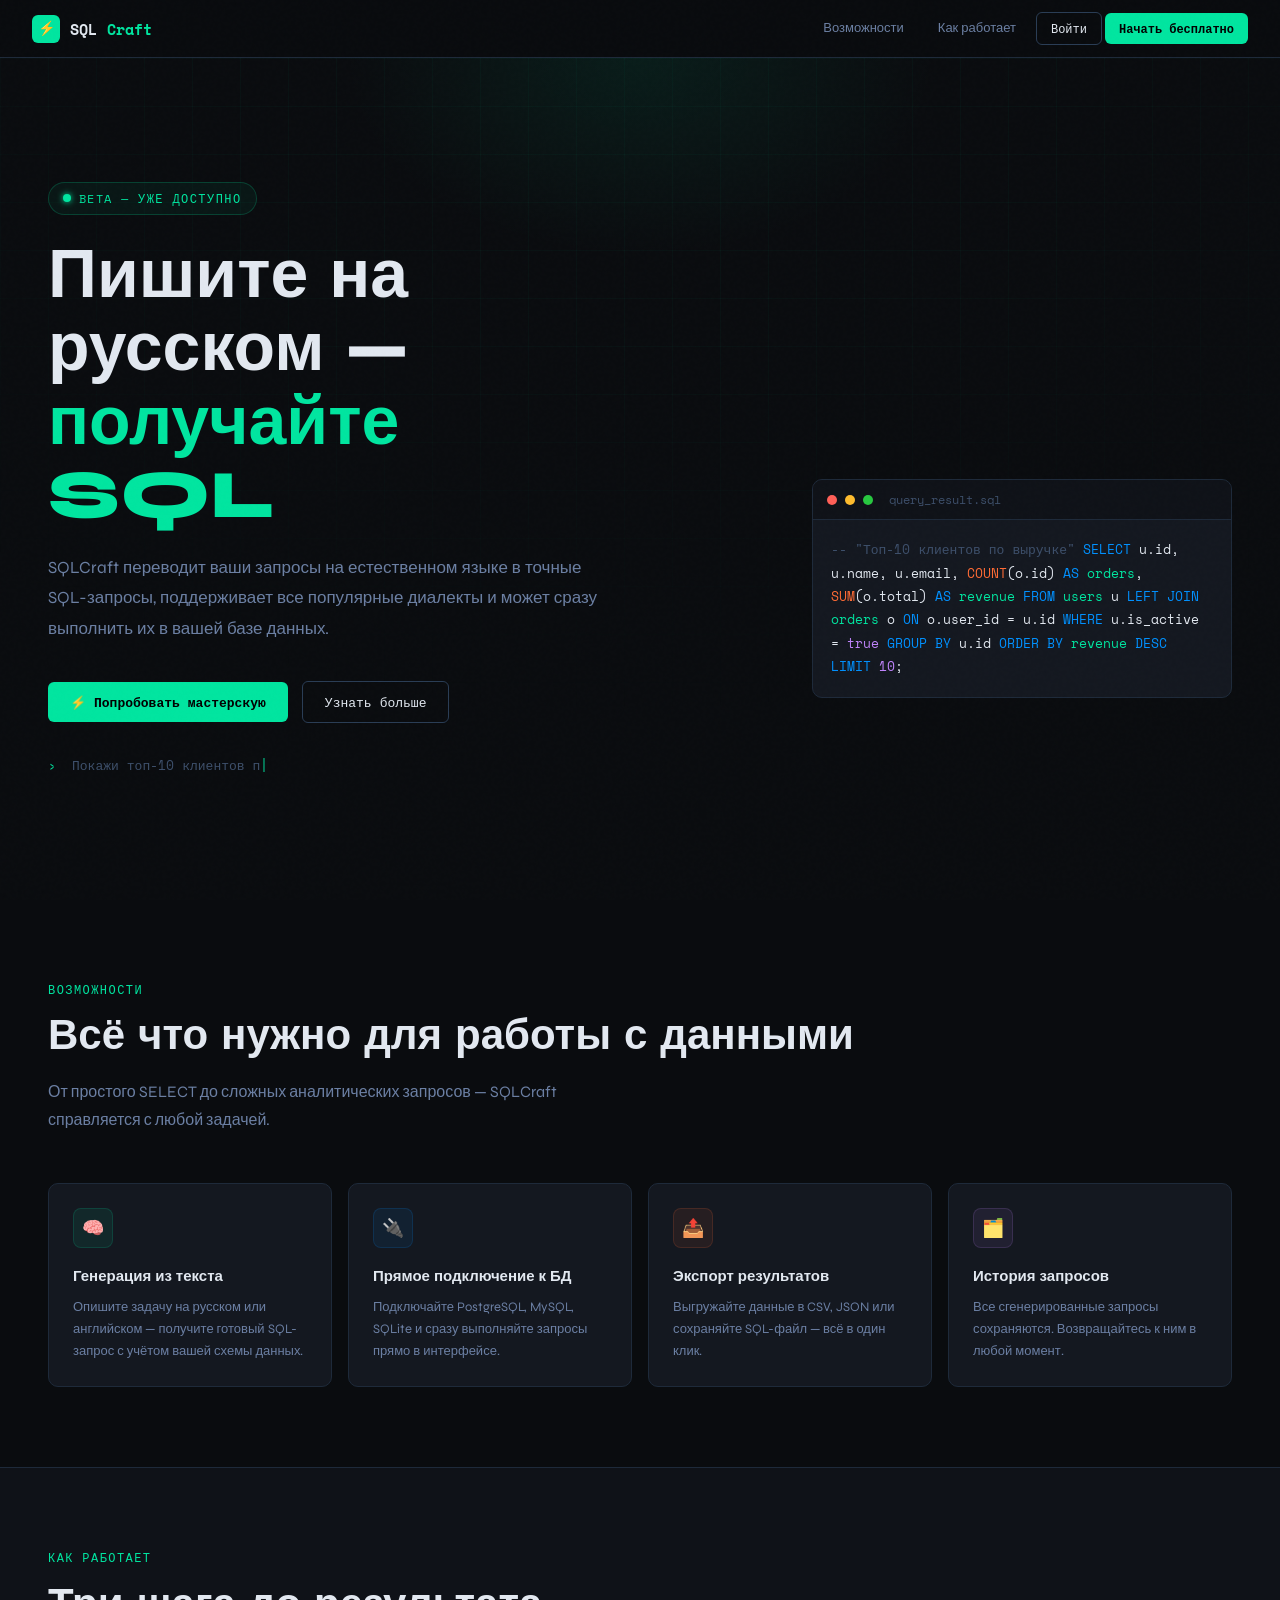
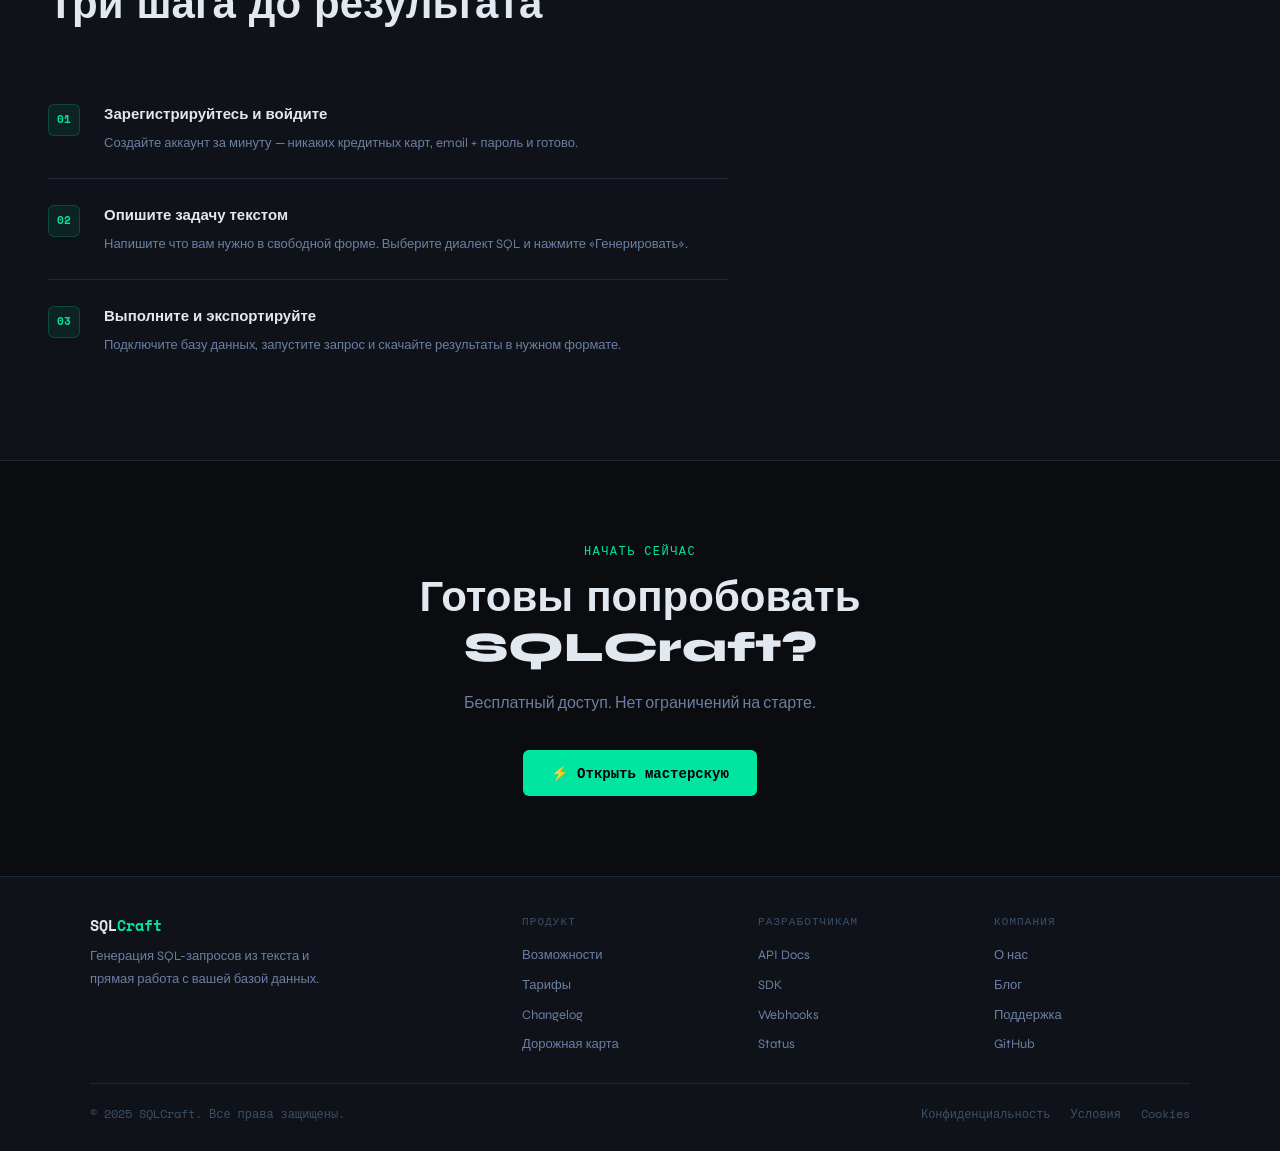
==== commit 34ef6256: "feat: add changes for the main page in case of valid authentication" ====
--- a/frontend/index.html
+++ b/frontend/index.html
@@ -5,6 +5,57 @@
   <meta name="viewport" content="width=device-width, initial-scale=1.0" />
   <title>SQLCraft — SQL из текста</title>
   <link rel="stylesheet" href="css/style.css" />
+  <style>
+    .navbar-user-card {
+      display: flex;
+      align-items: center;
+      gap: 10px;
+      background: var(--bg-panel);
+      border: 1px solid var(--border);
+      border-radius: 8px;
+      padding: 6px 12px 6px 8px;
+      text-decoration: none;
+      transition: border-color 0.15s, background 0.15s;
+      cursor: pointer;
+    }
+    .navbar-user-card:hover {
+      border-color: var(--border-hi);
+      background: var(--bg-hover);
+    }
+    .navbar-user-avatar {
+      width: 28px;
+      height: 28px;
+      border-radius: 6px;
+      background: var(--accent);
+      display: flex;
+      align-items: center;
+      justify-content: center;
+      font-size: 13px;
+      font-weight: 700;
+      color: #000;
+      flex-shrink: 0;
+    }
+    .navbar-user-info {
+      display: flex;
+      flex-direction: column;
+      gap: 1px;
+    }
+    .navbar-user-name {
+      font-size: 12px;
+      font-weight: 600;
+      color: var(--text);
+      font-family: var(--font-mono);
+      line-height: 1.2;
+    }
+    .navbar-user-plan {
+      font-size: 10px;
+      color: var(--accent);
+      font-family: var(--font-mono);
+      text-transform: uppercase;
+      letter-spacing: 0.5px;
+      line-height: 1.2;
+    }
+  </style>
 </head>
 <body id="index-page">
 
@@ -17,8 +68,10 @@
   <div class="navbar-links">
     <a class="navbar-link" href="#features">Возможности</a>
     <a class="navbar-link" href="#how-it-works">Как работает</a>
-    <a class="btn btn-secondary btn-sm" href="auth.html">Войти</a>
-    <a class="btn btn-primary btn-sm" href="auth.html">Начать бесплатно</a>
+    <div id="navbar-auth">
+      <a class="btn btn-secondary btn-sm" href="auth.html">Войти</a>
+      <a class="btn btn-primary btn-sm" href="auth.html">Начать бесплатно</a>
+    </div>
   </div>
 </nav>
 
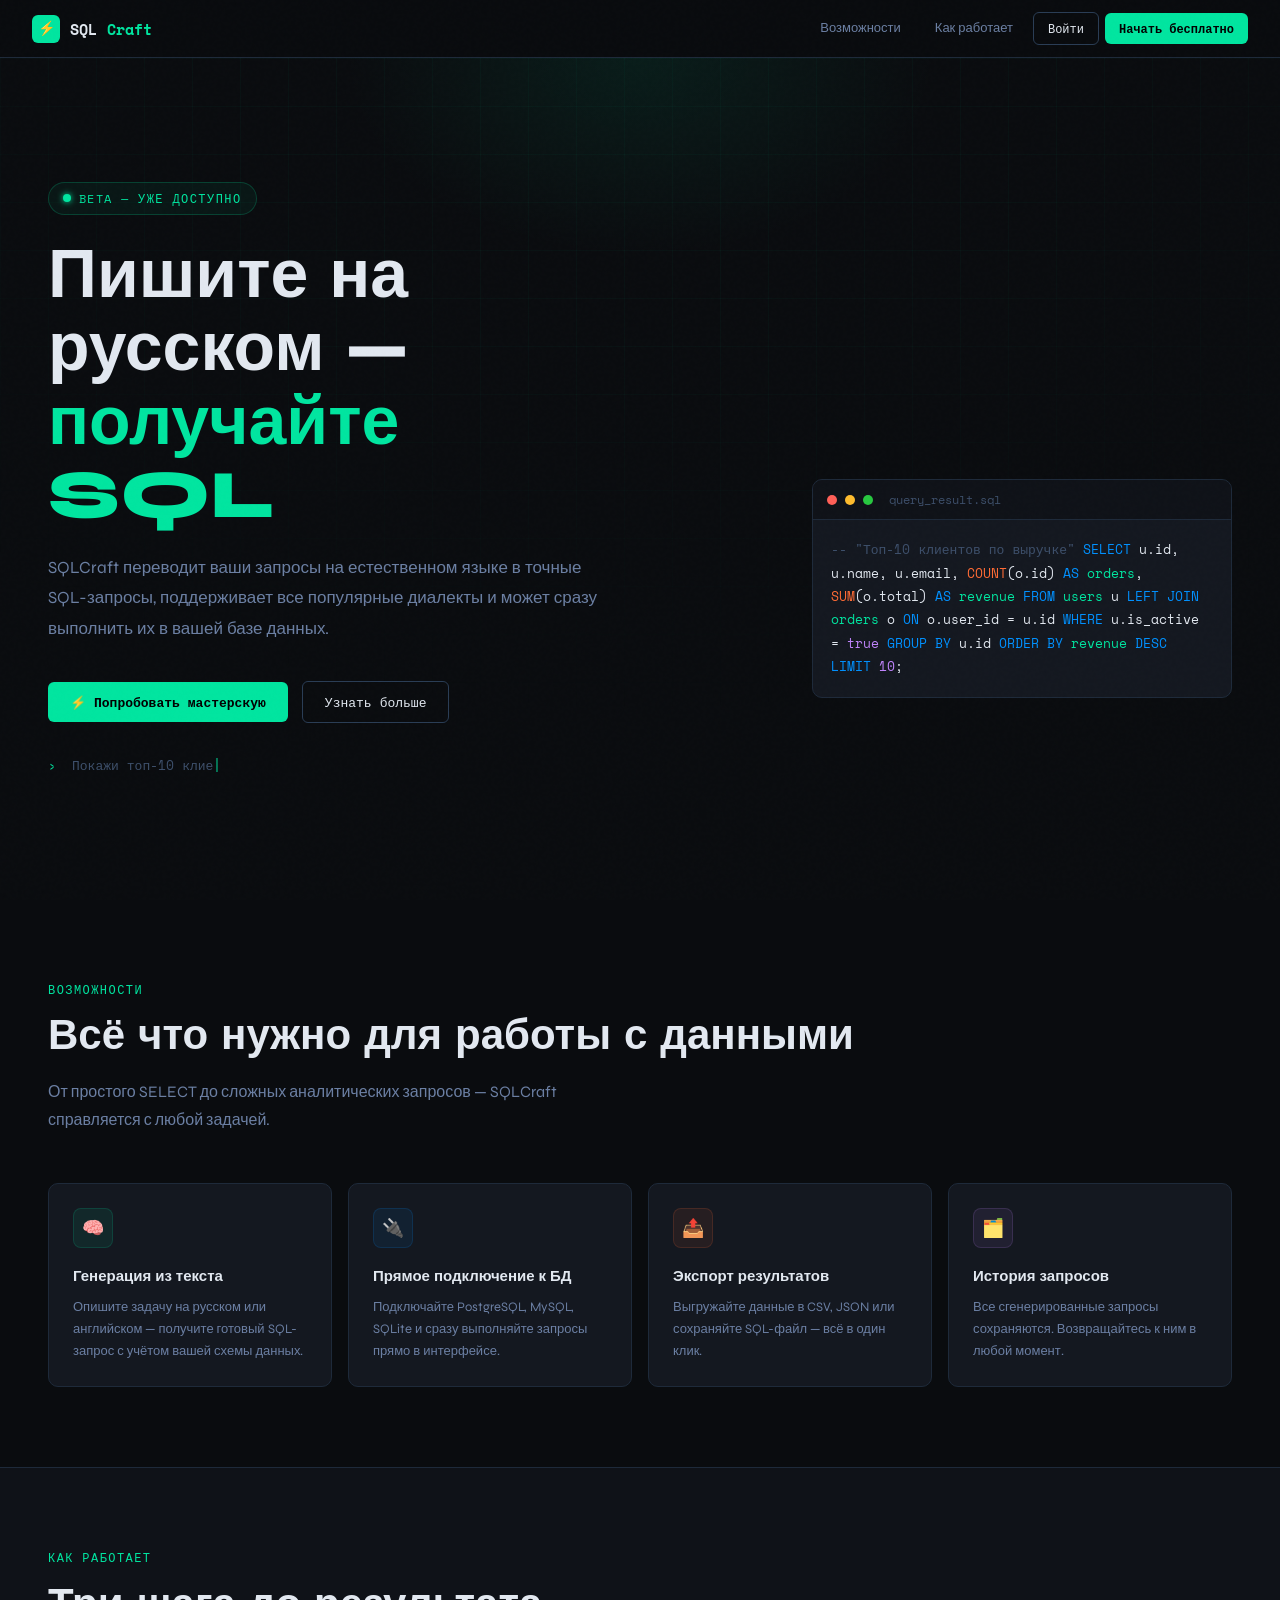
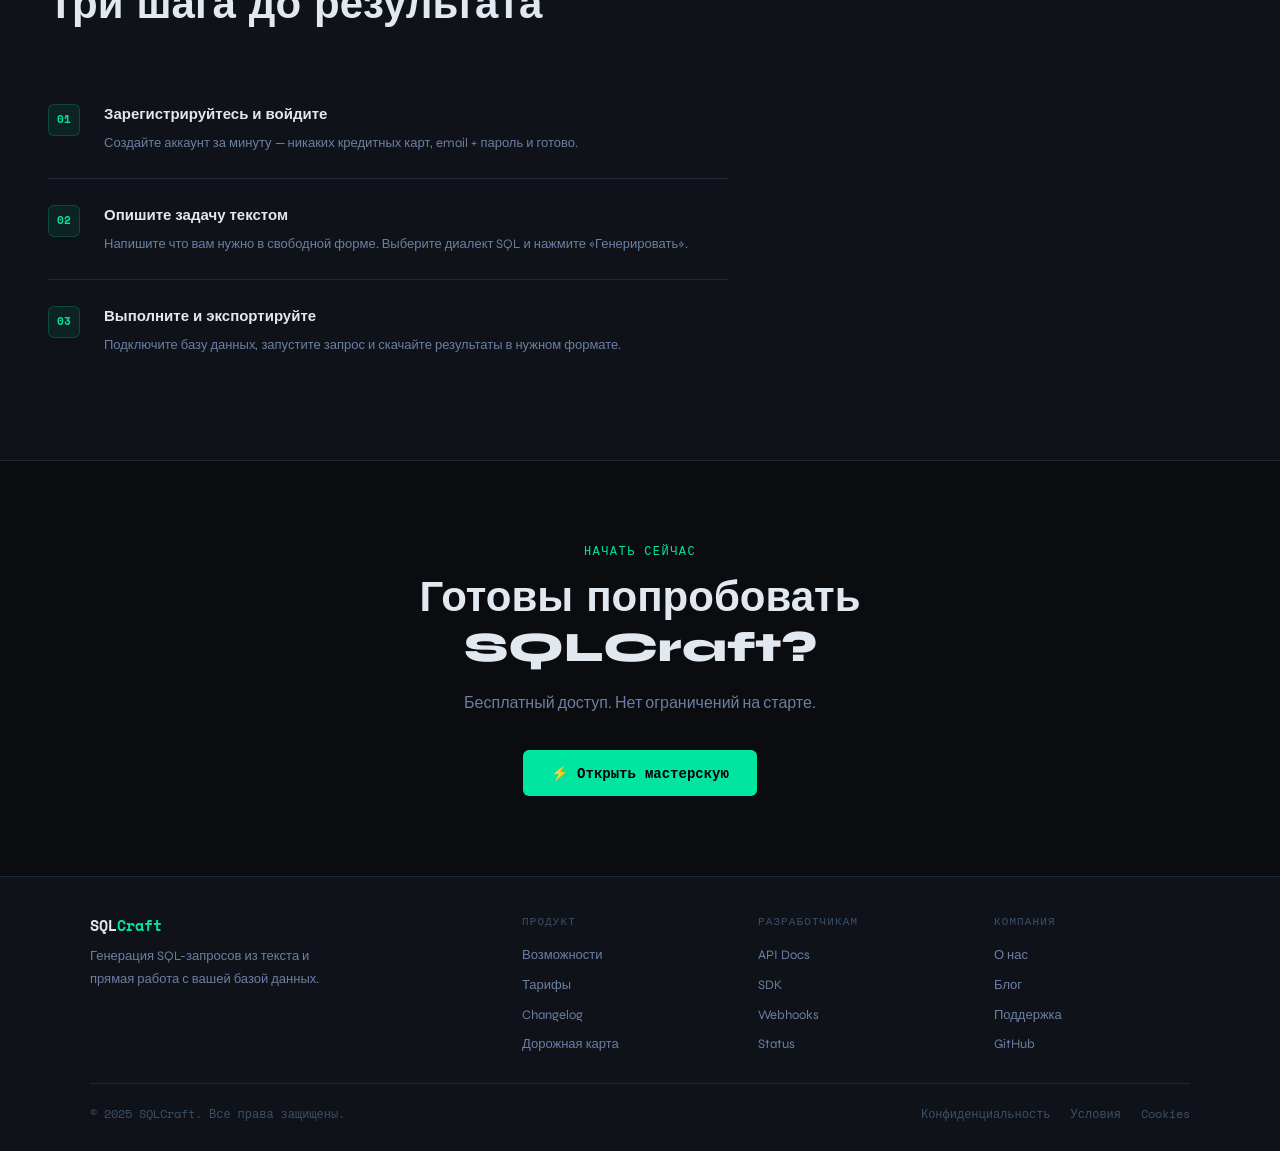
==== commit 1d0fddb3: "reafctore:   index.html" ====
--- a/frontend/index.html
+++ b/frontend/index.html
@@ -5,57 +5,6 @@
   <meta name="viewport" content="width=device-width, initial-scale=1.0" />
   <title>SQLCraft — SQL из текста</title>
   <link rel="stylesheet" href="css/style.css" />
-  <style>
-    .navbar-user-card {
-      display: flex;
-      align-items: center;
-      gap: 10px;
-      background: var(--bg-panel);
-      border: 1px solid var(--border);
-      border-radius: 8px;
-      padding: 6px 12px 6px 8px;
-      text-decoration: none;
-      transition: border-color 0.15s, background 0.15s;
-      cursor: pointer;
-    }
-    .navbar-user-card:hover {
-      border-color: var(--border-hi);
-      background: var(--bg-hover);
-    }
-    .navbar-user-avatar {
-      width: 28px;
-      height: 28px;
-      border-radius: 6px;
-      background: var(--accent);
-      display: flex;
-      align-items: center;
-      justify-content: center;
-      font-size: 13px;
-      font-weight: 700;
-      color: #000;
-      flex-shrink: 0;
-    }
-    .navbar-user-info {
-      display: flex;
-      flex-direction: column;
-      gap: 1px;
-    }
-    .navbar-user-name {
-      font-size: 12px;
-      font-weight: 600;
-      color: var(--text);
-      font-family: var(--font-mono);
-      line-height: 1.2;
-    }
-    .navbar-user-plan {
-      font-size: 10px;
-      color: var(--accent);
-      font-family: var(--font-mono);
-      text-transform: uppercase;
-      letter-spacing: 0.5px;
-      line-height: 1.2;
-    }
-  </style>
 </head>
 <body id="index-page">
 
@@ -68,10 +17,8 @@
   <div class="navbar-links">
     <a class="navbar-link" href="#features">Возможности</a>
     <a class="navbar-link" href="#how-it-works">Как работает</a>
-    <div id="navbar-auth">
-      <a class="btn btn-secondary btn-sm" href="auth.html">Войти</a>
-      <a class="btn btn-primary btn-sm" href="auth.html">Начать бесплатно</a>
-    </div>
+    <a class="btn btn-secondary btn-sm" href="auth.html">Войти</a>
+    <a class="btn btn-primary btn-sm" href="auth.html">Начать бесплатно</a>
   </div>
 </nav>
 
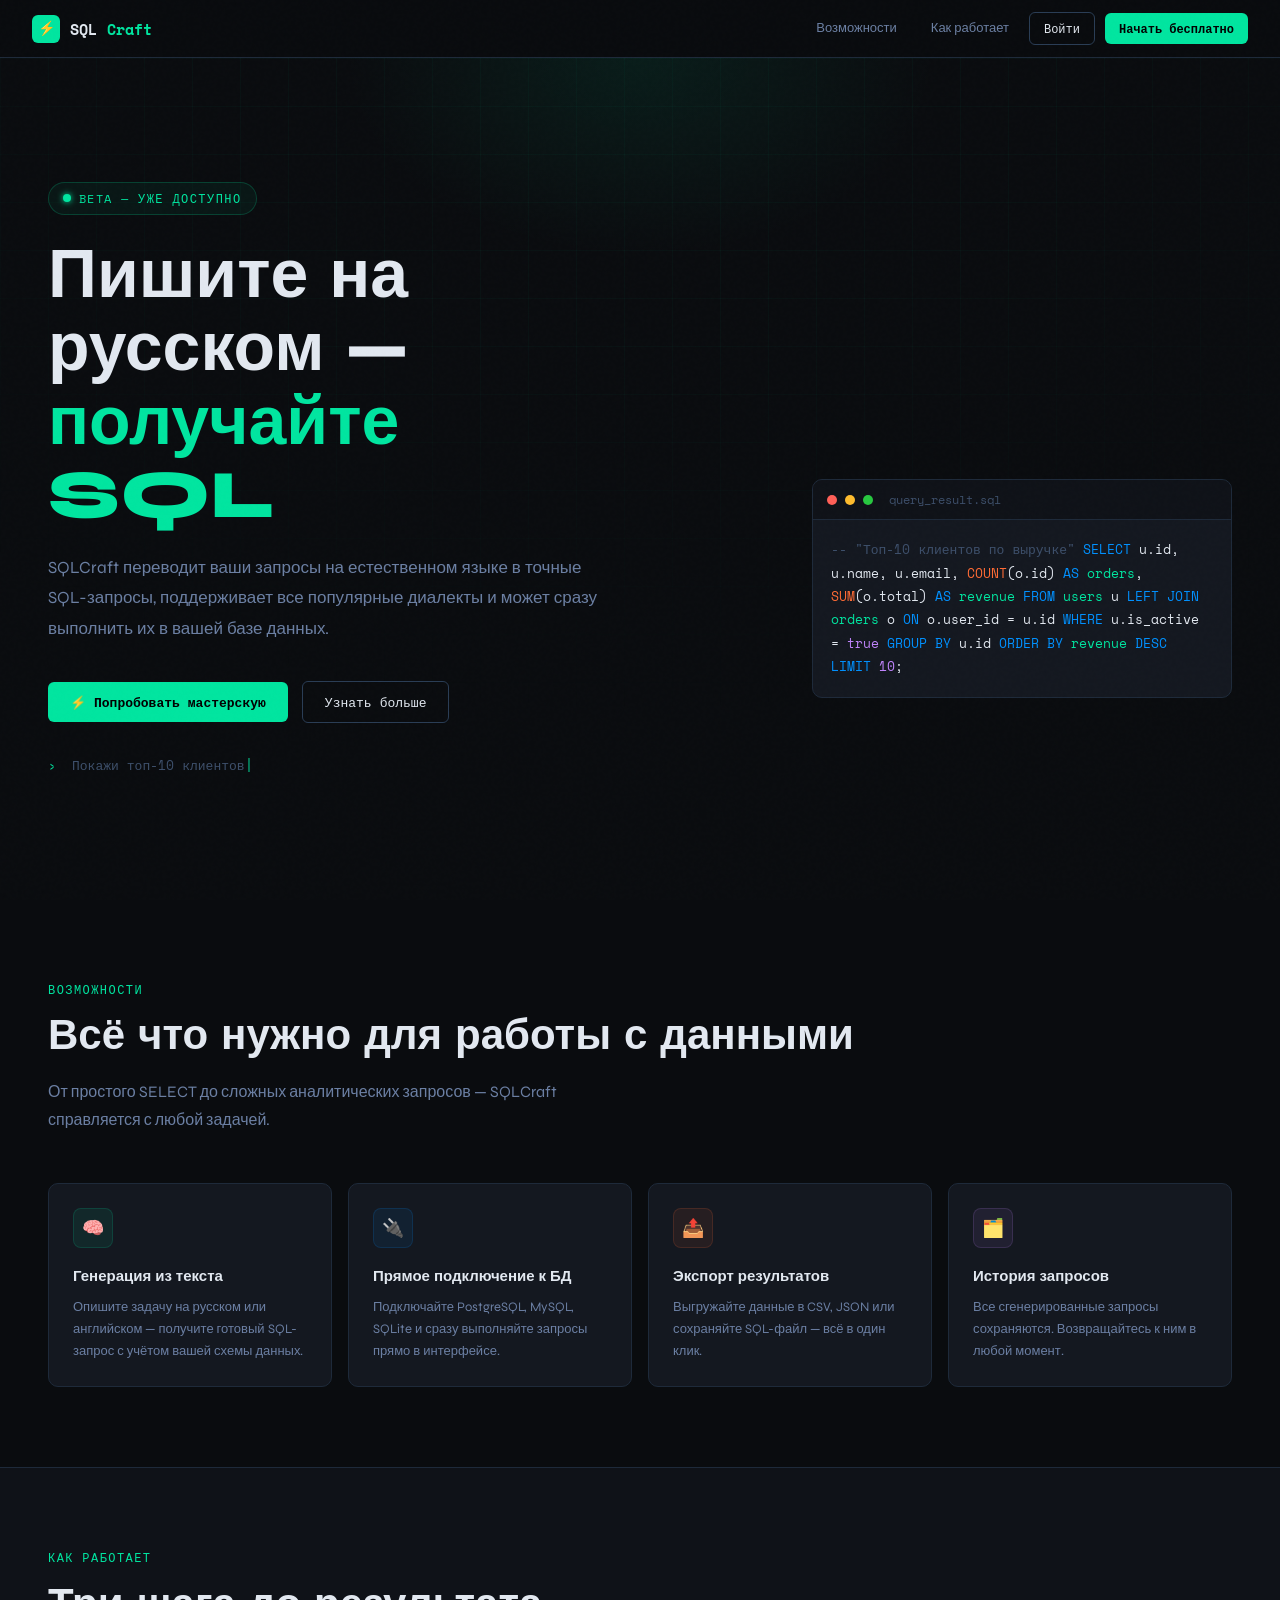
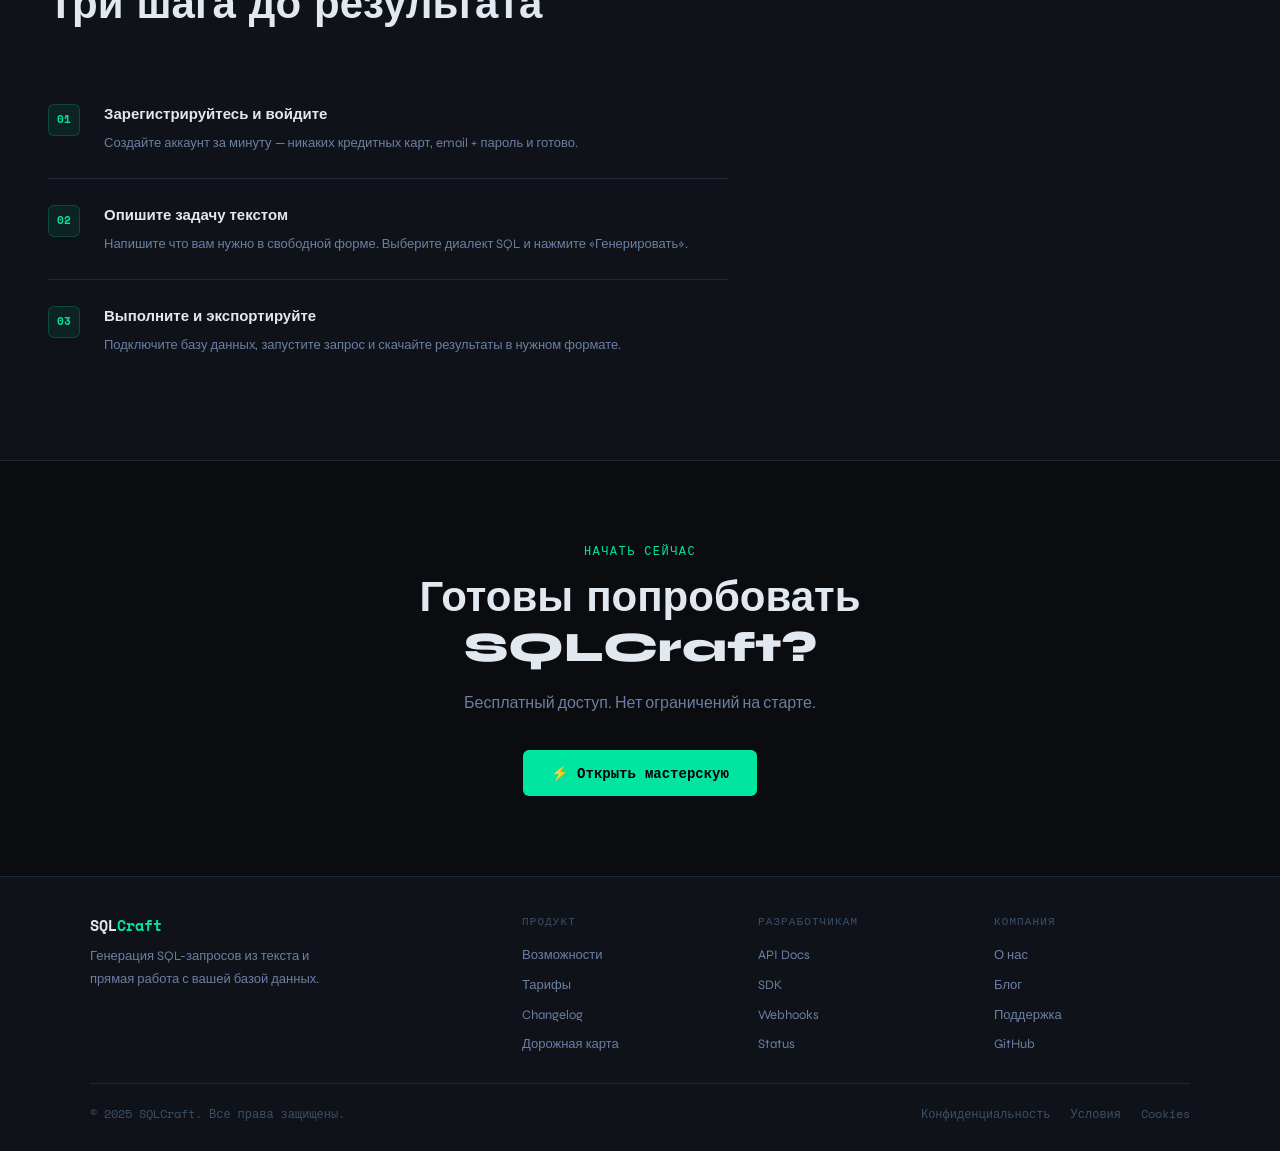
==== commit 18c78eb9: "refactore: fix frontend , add new func in frontend  , extra characters from the line with the expres" ====
--- a/frontend/index.html
+++ b/frontend/index.html
@@ -5,6 +5,34 @@
   <meta name="viewport" content="width=device-width, initial-scale=1.0" />
   <title>SQLCraft — SQL из текста</title>
   <link rel="stylesheet" href="css/style.css" />
+  <style>
+    .navbar-user-card {
+      display: flex;
+      align-items: center;
+      gap: 10px;
+      background: var(--bg-panel);
+      border: 1px solid var(--border);
+      border-radius: 8px;
+      padding: 6px 12px 6px 8px;
+      cursor: default;
+    }
+    .navbar-user-avatar {
+      width: 28px;
+      height: 28px;
+      border-radius: 6px;
+      background: var(--accent);
+      display: flex;
+      align-items: center;
+      justify-content: center;
+      font-size: 13px;
+      font-weight: 700;
+      color: #000;
+      flex-shrink: 0;
+    }
+    .navbar-user-info { display: flex; flex-direction: column; gap: 1px; }
+    .navbar-user-name { font-size: 12px; font-weight: 600; color: var(--text); font-family: var(--font-mono); line-height: 1.2; }
+    .navbar-user-plan { font-size: 10px; color: var(--accent); font-family: var(--font-mono); text-transform: uppercase; letter-spacing: 0.5px; line-height: 1.2; }
+  </style>
 </head>
 <body id="index-page">
 
@@ -17,8 +45,10 @@
   <div class="navbar-links">
     <a class="navbar-link" href="#features">Возможности</a>
     <a class="navbar-link" href="#how-it-works">Как работает</a>
-    <a class="btn btn-secondary btn-sm" href="auth.html">Войти</a>
-    <a class="btn btn-primary btn-sm" href="auth.html">Начать бесплатно</a>
+    <div id="navbar-auth" style="display:flex;align-items:center;gap:10px;">
+      <a class="btn btn-secondary btn-sm" href="auth.html">Войти</a>
+      <a class="btn btn-primary btn-sm" href="auth.html">Начать бесплатно</a>
+    </div>
   </div>
 </nav>
 
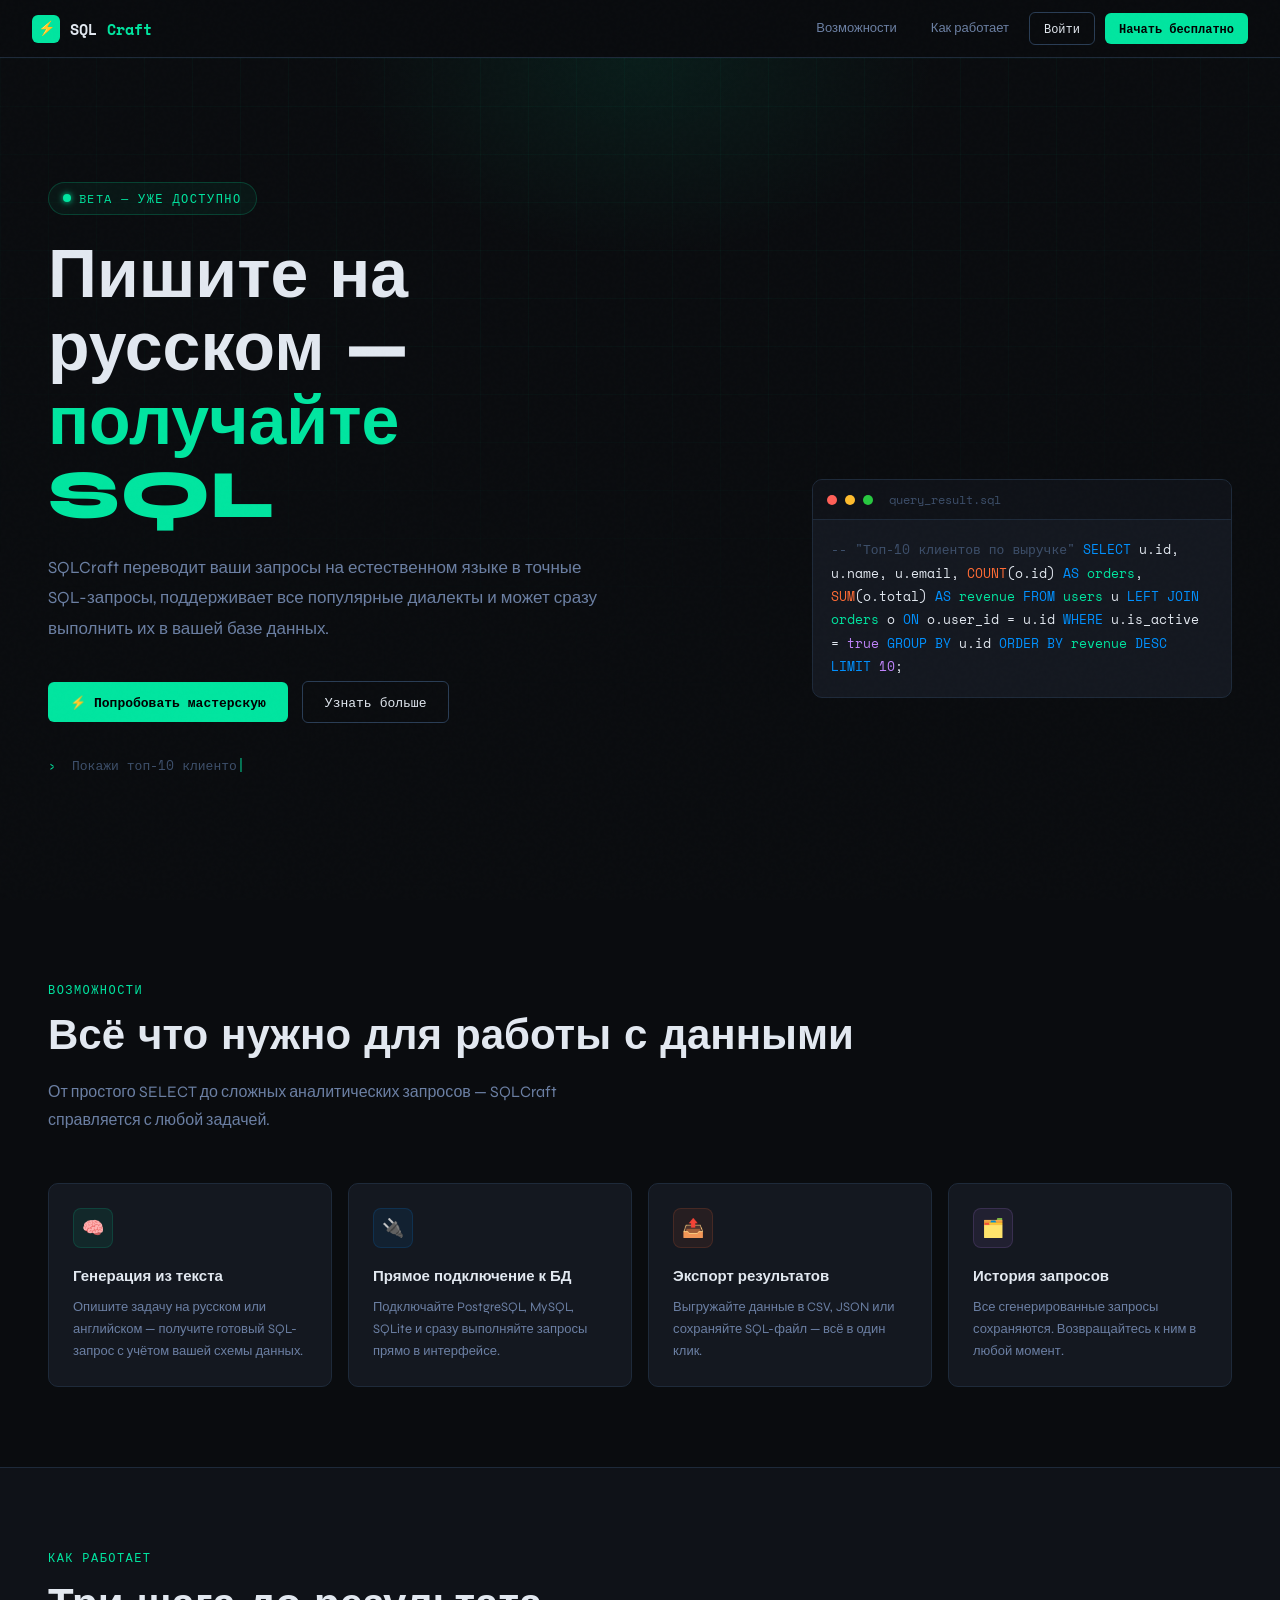
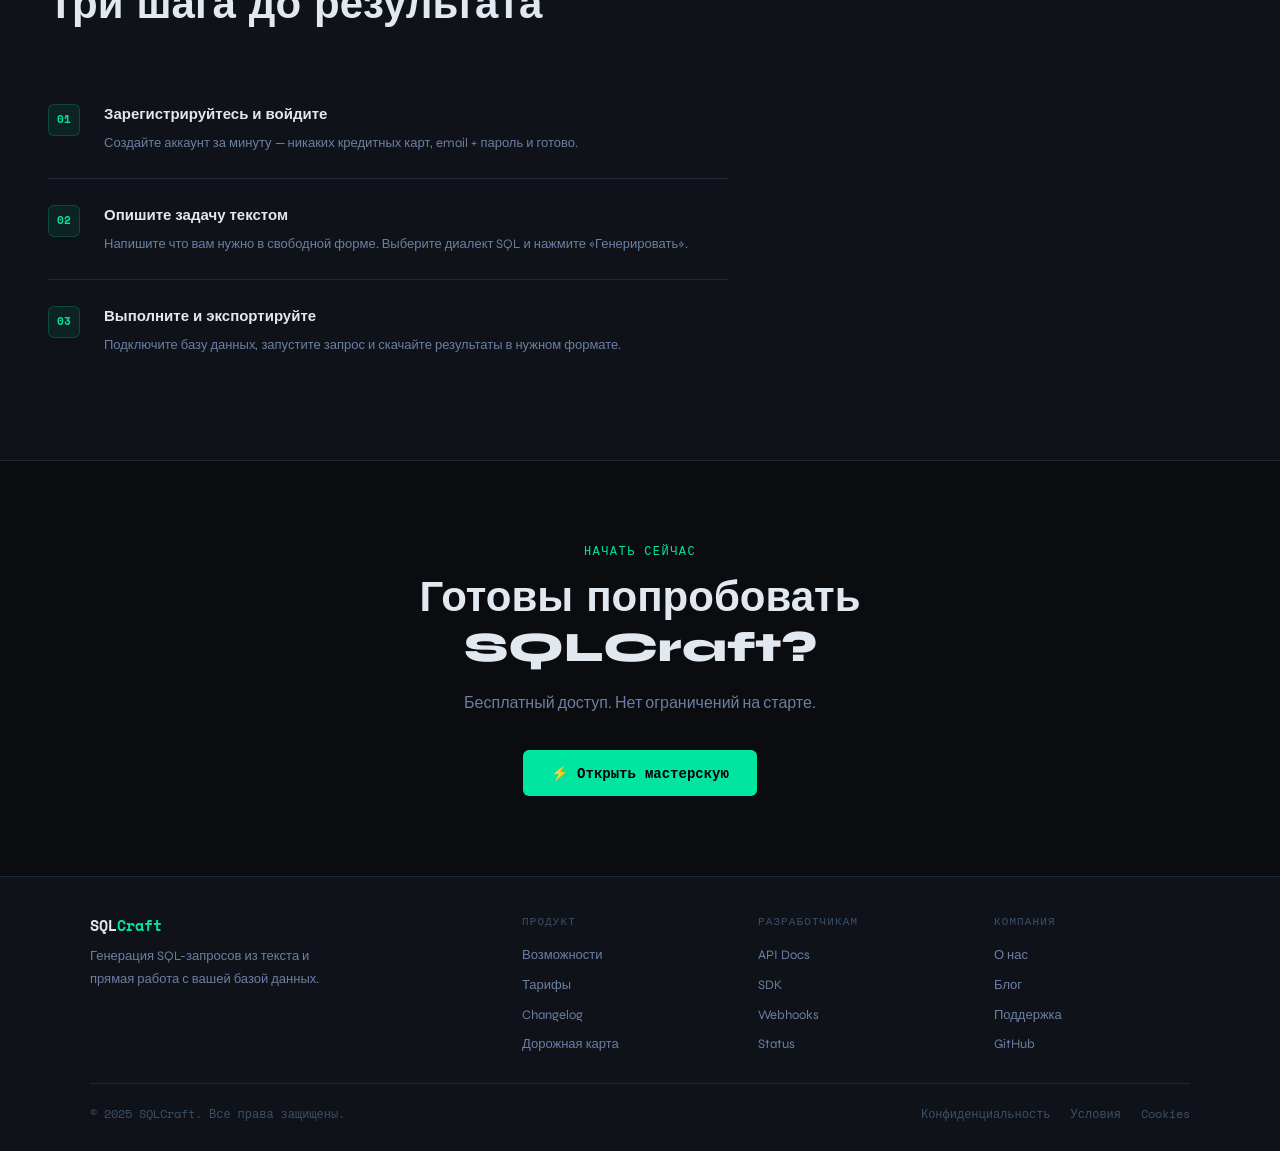
==== commit 07e539f1: "feat: add favicon" ====
--- a/frontend/index.html
+++ b/frontend/index.html
@@ -5,6 +5,7 @@
   <meta name="viewport" content="width=device-width, initial-scale=1.0" />
   <title>SQLCraft — SQL из текста</title>
   <link rel="stylesheet" href="css/style.css" />
+  <link rel="icon" type="image/png" href="image/fav.png">
   <style>
     .navbar-user-card {
       display: flex;
